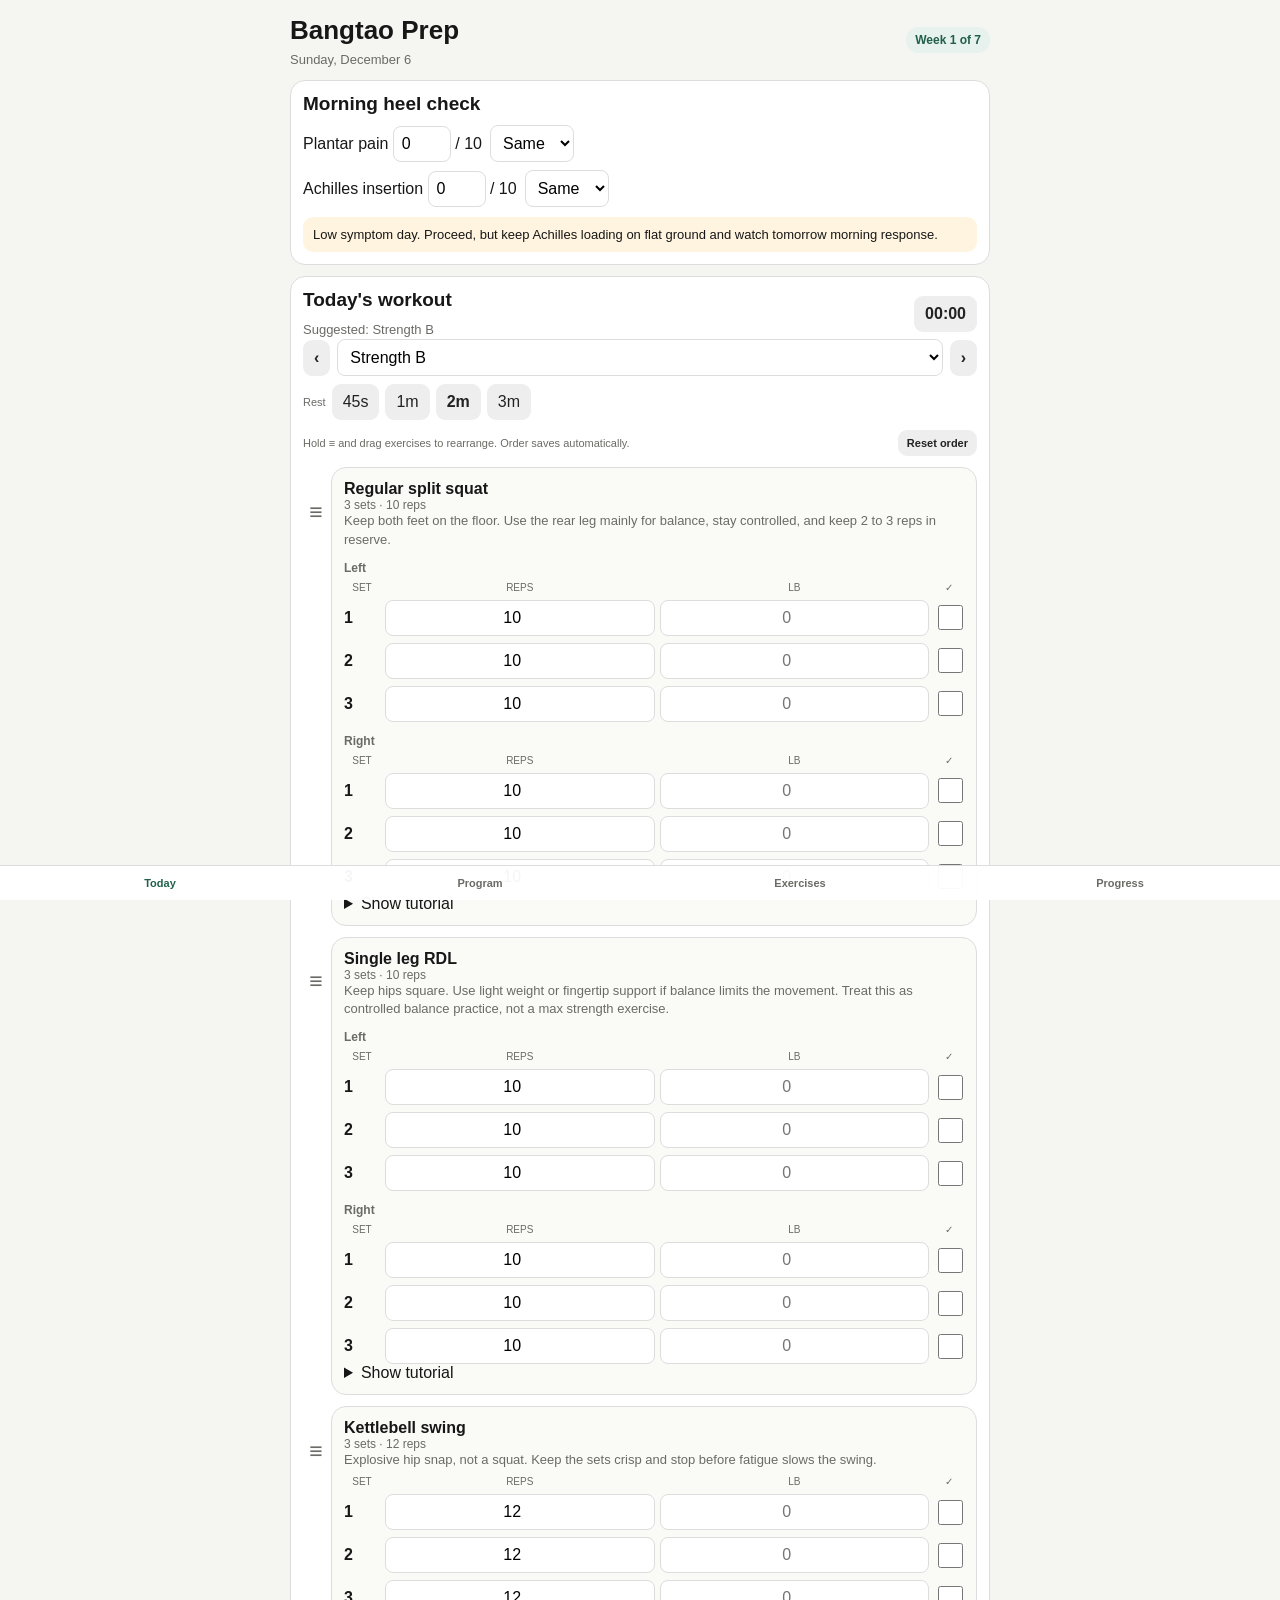
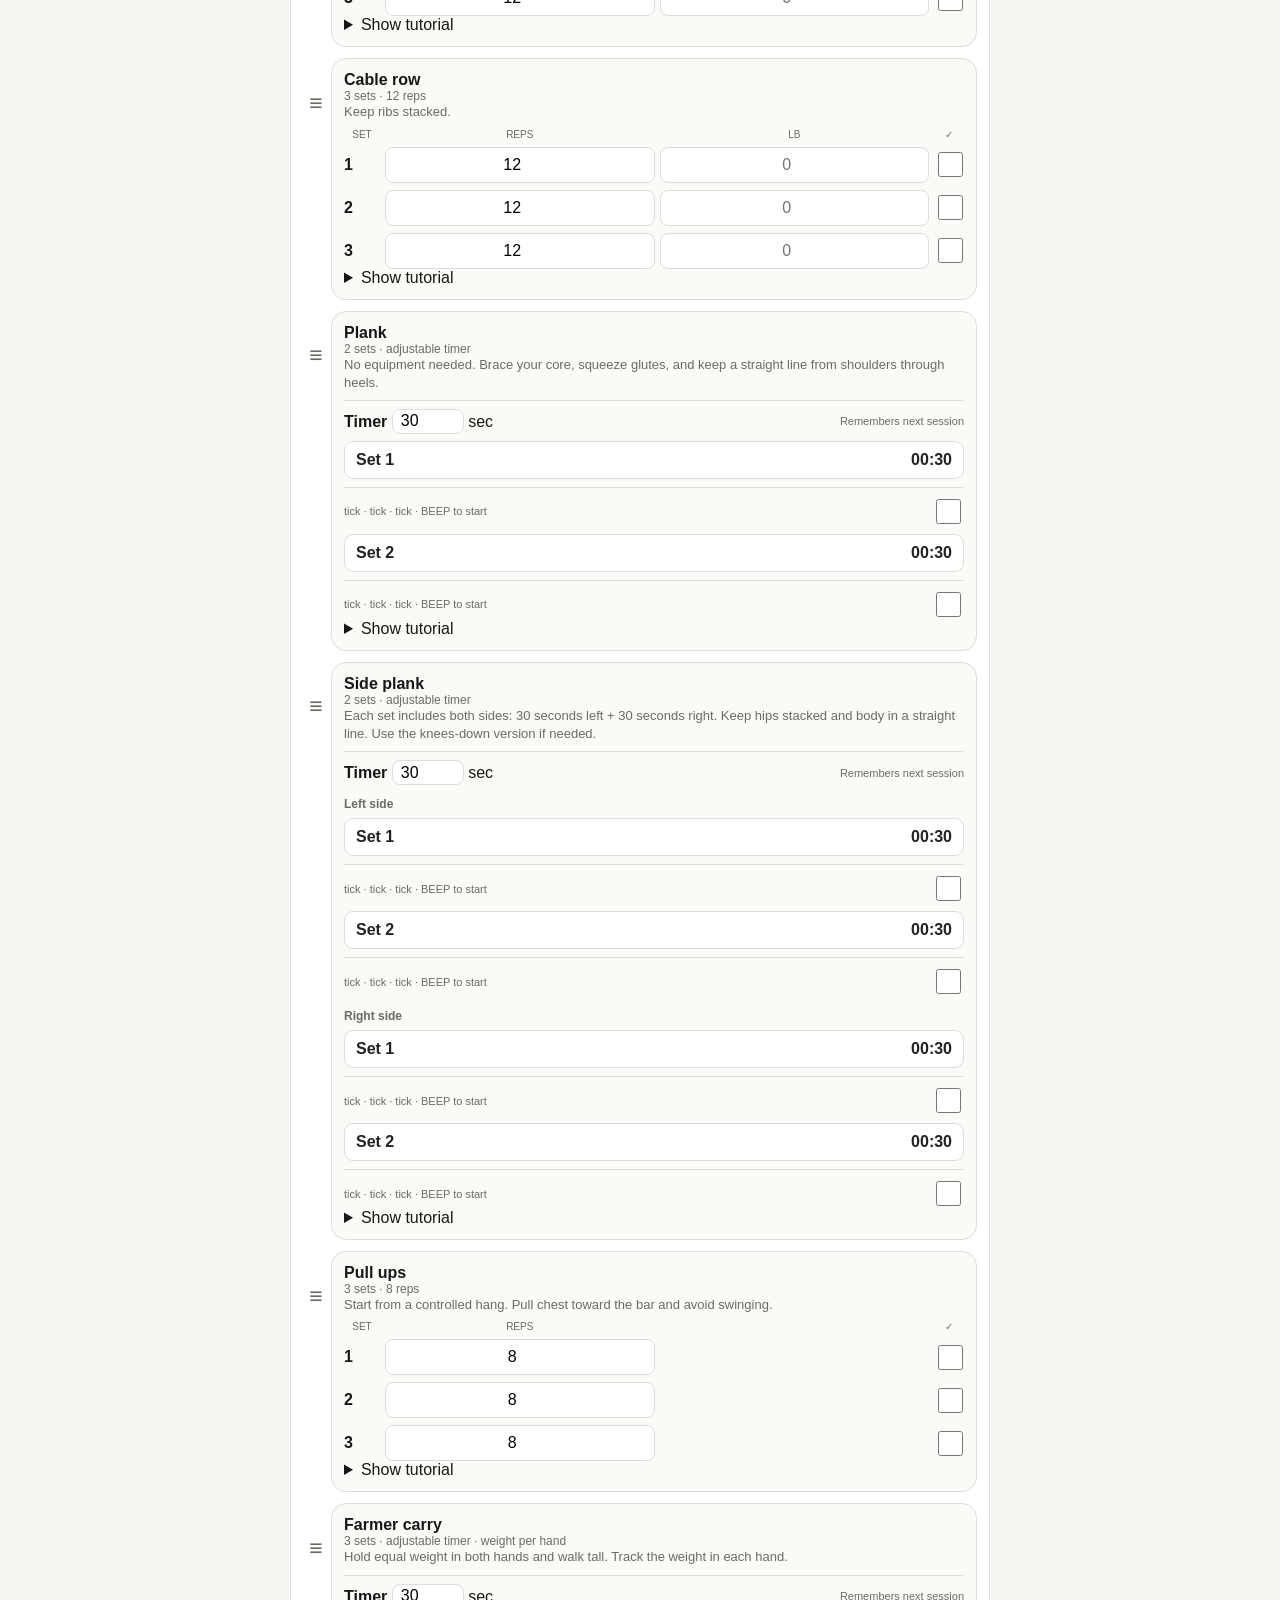
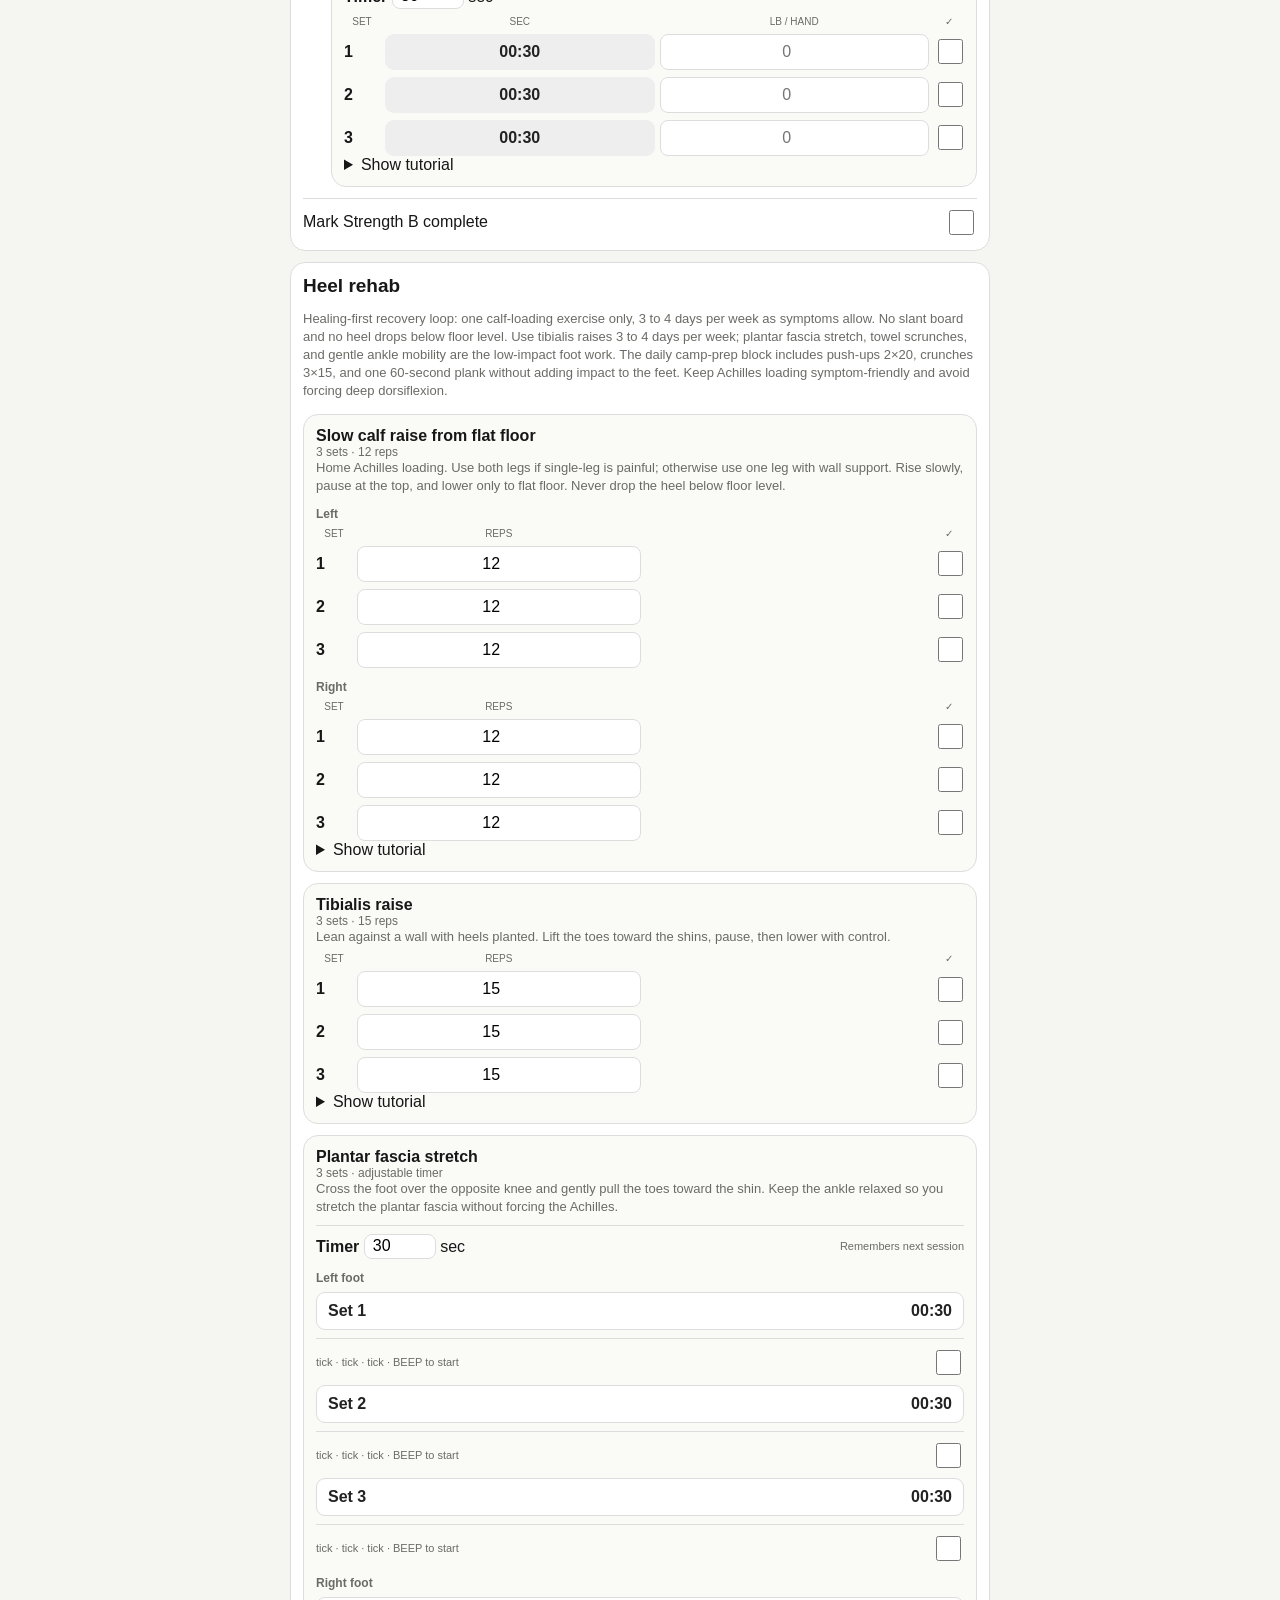
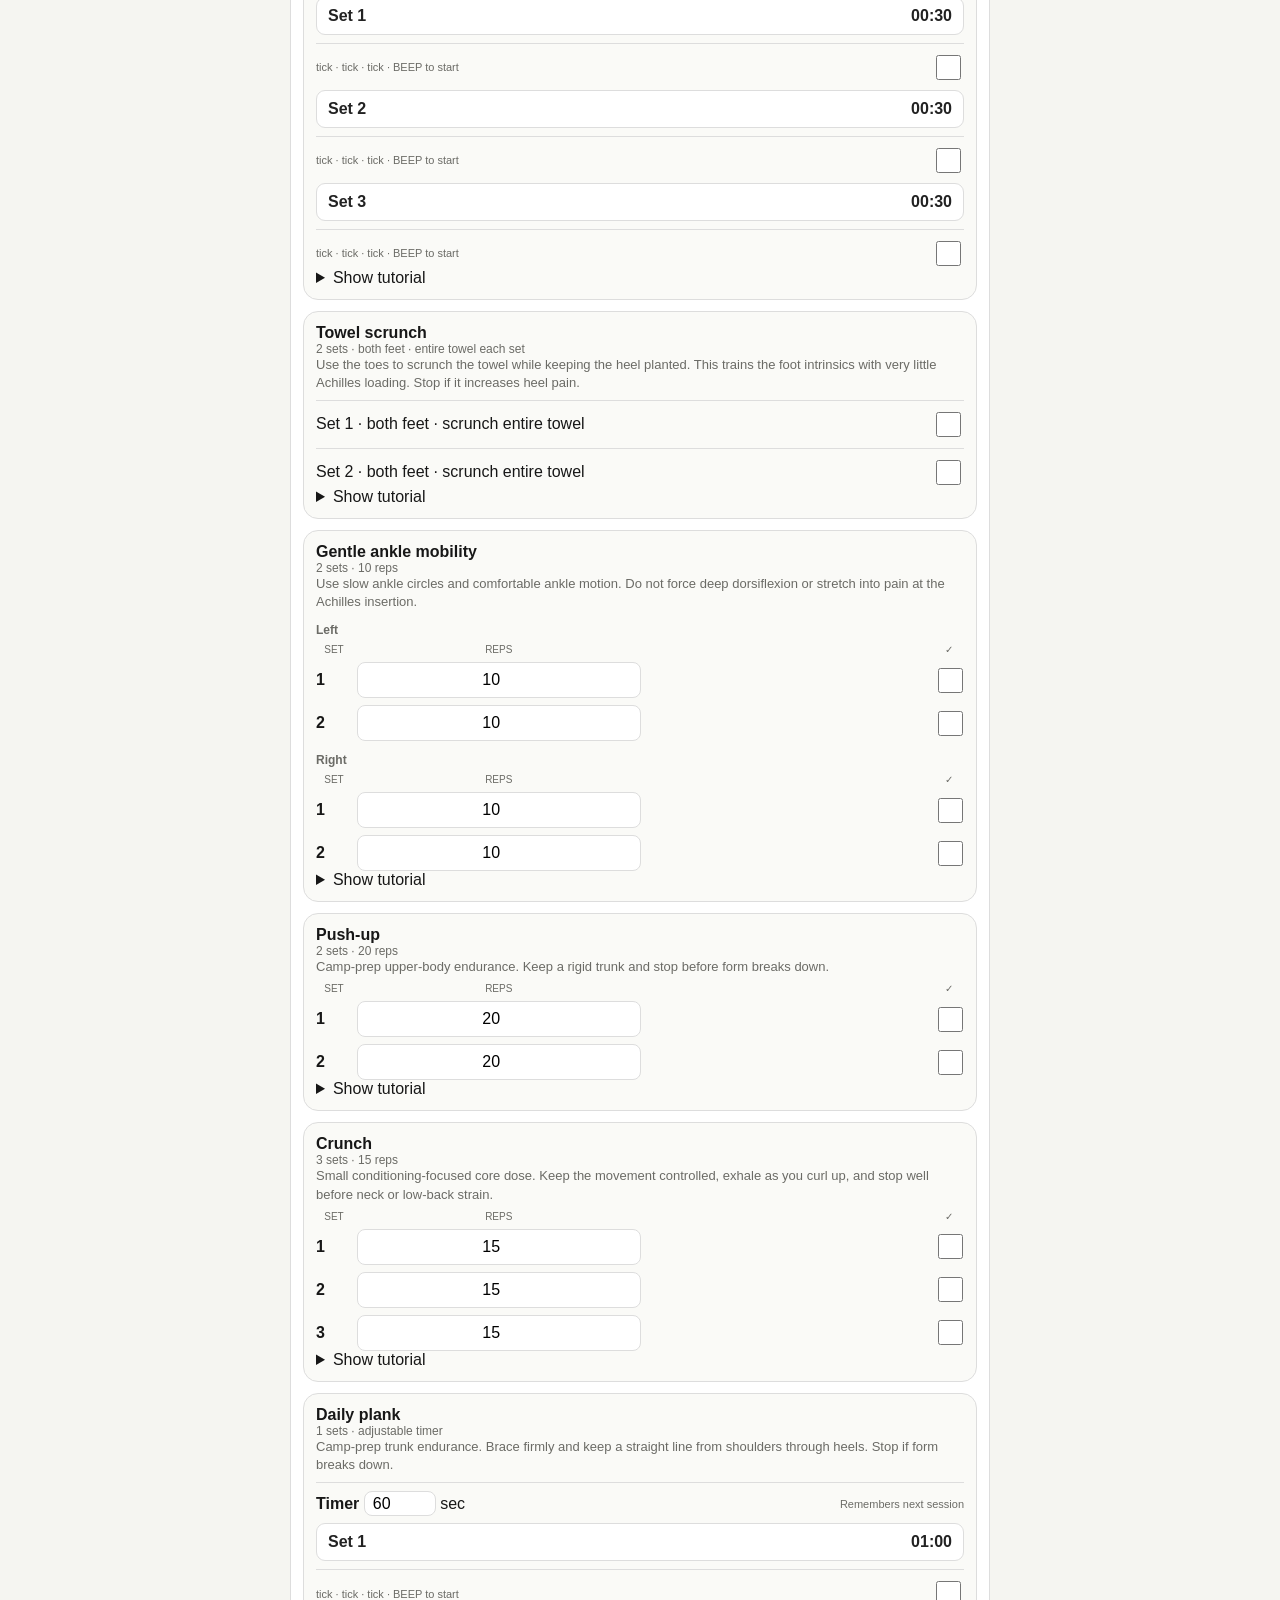
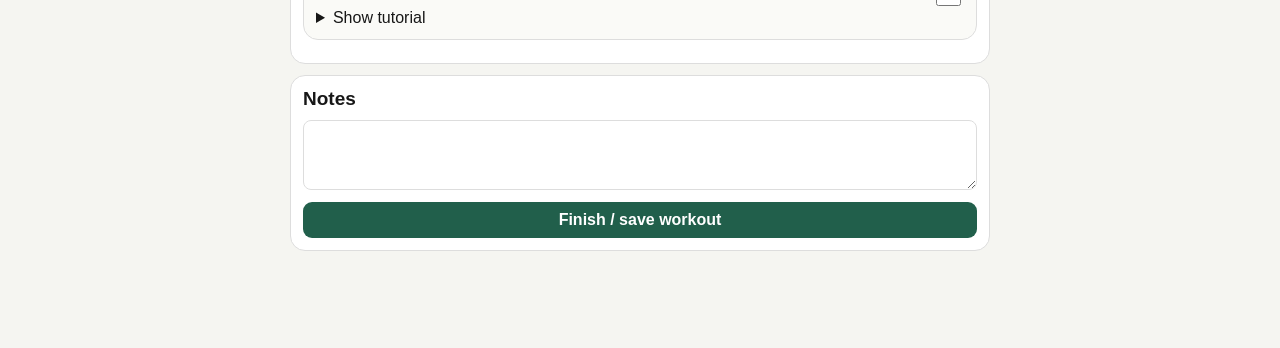
==== index.html @ 812090fa "Deploy workout history save fix" ====
<!DOCTYPE html><html lang="en"><head><meta charset="UTF-8"><meta name="viewport" content="width=device-width,initial-scale=1,maximum-scale=1,viewport-fit=cover"><meta name="theme-color" content="#215f4b"><title>Bangtao Prep</title><link rel="stylesheet" href="styles.css?v=20261010-1"></head><body><div class="wrap"><section id="today" class="active"><div class="row between"><div><h1>Bangtao Prep</h1><div id="date" class="muted"></div></div><span id="weekpill" class="pill"></span></div><div class="card"><h2>Morning heel check</h2><div class="row"><label>Plantar pain <input id="plantarPain" type="number" min="0" max="10" value="0" style="width:58px"> / 10</label><select id="plantarTrend"><option>Better</option><option selected>Same</option><option>Worse</option></select></div><div class="row" style="margin-top:8px"><label>Achilles insertion <input id="achillesPain" type="number" min="0" max="10" value="0" style="width:58px"> / 10</label><select id="achillesTrend"><option>Better</option><option selected>Same</option><option>Worse</option></select></div><div id="warning" class="warning" style="margin-top:10px"></div></div><div class="card"><div class="head"><div><h2>Today's workout</h2><div id="suggestion" class="muted"></div></div><button class="secondary" onclick="startSession()"><span id="sessionTime">00:00</span></button></div><div class="rotation"><button class="secondary" onclick="cycleWorkout(-1)">‹</button><select id="workoutChoice" onchange="chooseWorkout(this.value)"></select><button class="secondary" onclick="cycleWorkout(1)">›</button></div><div id="todayPlan"></div></div><div class="card"><h2>Heel rehab</h2><p class="muted">Healing-first recovery loop: one calf-loading exercise only, 3 to 4 days per week as symptoms allow. No slant board and no heel drops below floor level. Use tibialis raises 3 to 4 days per week; plantar fascia stretch, towel scrunches, and gentle ankle mobility are the low-impact foot work. The daily camp-prep block includes push-ups 2×20, crunches 3×15, and one 60-second plank without adding impact to the feet. Keep Achilles loading symptom-friendly and avoid forcing deep dorsiflexion.</p><div id="rehab"></div></div><div class="card"><h2>Notes</h2><textarea id="notes"></textarea><button style="width:100%;margin-top:8px" onclick="saveToday()">Finish / save workout</button></div></section><section id="program"><h1>Program</h1><div class="card"><h2>7 week overview</h2><p class="muted">Weekly targets matter more than fixed weekdays. Strength A and B are biased toward Saturday and Sunday. Completed workouts stay available in the workout picker if you want to repeat them; suggestions still prioritize unfinished weekly targets.</p><div class="overviewgrid"><div class="overviewbox"><b>Strength A</b><div class="muted">1× / week</div></div><div class="overviewbox"><b>Strength B</b><div class="muted">1× / week</div></div><div class="overviewbox"><b>Upper + cardio</b><div class="muted">Optional 1× / week</div></div><div class="overviewbox"><b>Bike + bands</b><div class="muted">1× / week</div></div><div class="overviewbox"><b>Shadow + teep</b><div class="muted">1× / week</div></div><div class="overviewbox"><b>Kickboxing</b><div class="muted">3 to 4× / week</div></div><div class="overviewbox"><b>Foot + Achilles rehab</b><div class="muted">Daily low-impact work; calf + tibialis 3–4× / week</div></div></div></div><div class="card"><h2>Strength A</h2><div class="muted">Goblet squat · RDL · Barbell bench · Lat pulldown · Hanging leg raise · Banded knee drive</div></div><div class="card"><h2>Strength B</h2><div class="muted">Regular split squat · Single leg RDL · Kettlebell swing · Cable row · Plank · Side plank (both sides) · Pull ups · Farmer carry</div></div><div class="card"><h2>Upper + cardio</h2><div class="muted">Dumbbell shoulder press · Lateral raise · Bent-over dumbbell lateral raise · Biceps curl · Cable triceps pushdown · low-impact cardio</div></div><div class="card"><h2>Bike + band conditioning</h2><div class="muted">Steady low-impact bike; explosive foot drills paused while heel/Achilles heal</div></div><div class="card"><div class="row"><select id="weekSelect" onchange="setWeek(this.value)"></select><span id="phase" class="pill"></span></div><p id="focus" class="muted"></p></div><div class="card"><h2>Kickboxing availability</h2><div id="slots"></div><button style="width:100%" onclick="saveSlots()">Update week</button></div><div class="card"><h2>This week's status</h2><div id="weeklyStatus"></div></div><div class="card"><h2>7 day schedule</h2><div id="weekPlan"></div></div></section><section id="library"><h1>Exercises</h1><div id="libraryList"></div></section><section id="progress"><h1>Progress</h1><div class="card"><div class="row"><div class="metric">Logged<div id="logged" class="big">0</div></div><div class="metric">Avg plantar<div id="avgPlantar" class="big">0</div></div><div class="metric">Avg Achilles<div id="avgAchilles" class="big">0</div></div></div></div><div class="card"><h2>History</h2><p class="muted">Tap any saved day to review the workout, sets, reps, weights, pain score, notes, and completion status.</p><div id="history"></div></div><div class="card"><h2>Program data</h2><p class="muted">Your workout history is stored only in this browser. This button deletes only Bangtao program data from this browser.</p><button style="width:100%;background:#8b2e2e" onclick="deleteProgramData()">Delete All Program Data</button></div></section></div><div class="tabs"><button id="tabToday" class="active" onclick="show('today')">Today</button><button id="tabProgram" onclick="show('program')">Program</button><button id="tabLibrary" onclick="show('library')">Exercises</button><button id="tabProgress" onclick="show('progress')">Progress</button></div><script src="exercises_20261002.js?v=10"></script><script src="app.js?v=20261010-1"></script><script src="session_runtime.js?v=20261010-1"></script><script src="timer_runtime.js?v=20261010-1"></script><script src="rest_timer.js?v=20261010-1"></script><script src="cleanup.js?v=20261010-1"></script></body></html>
---- styles.css ----
:root{--bg:#f5f5f1;--card:#fff;--text:#171717;--muted:#6b6b66;--border:#ddd;--accent:#215f4b;--soft:#e7f1ed;--warn:#fff4df}*{box-sizing:border-box;min-width:0}html,body{margin:0;max-width:100%;overflow-x:hidden}body{background:var(--bg);color:var(--text);font-family:-apple-system,BlinkMacSystemFont,"Segoe UI",sans-serif;padding-bottom:76px}.wrap{max-width:720px;margin:auto;padding:10px}h1{font-size:26px;margin:5px 0}h2{font-size:19px;margin:0 0 10px}.muted{font-size:13px;color:var(--muted);line-height:1.4}.micro{font-size:11px;color:var(--muted)}.card,.exercise{background:#fff;border:1px solid var(--border);border-radius:15px;padding:12px;margin:11px 0;overflow:hidden}.exercise{background:#fafaf7}.row,.head,.complete{display:flex;align-items:center;gap:8px;flex-wrap:wrap}.between,.head,.complete{justify-content:space-between}.pill{background:var(--soft);color:var(--accent);padding:6px 9px;border-radius:999px;font-size:12px;font-weight:800}.warning{background:var(--warn);padding:10px;border-radius:10px;font-size:13px}.rotation{display:flex;gap:7px;align-items:center}.rotation select{flex:1}button,input,select,textarea{font:inherit;max-width:100%}button{border:0;border-radius:9px;background:var(--accent);color:#fff;padding:9px 11px;font-weight:700}button.secondary{background:#eee;color:#222}input[type=number],select,textarea{border:1px solid var(--border);border-radius:8px;padding:8px;background:#fff}textarea{width:100%;min-height:70px}.tabs{position:fixed;bottom:0;left:0;right:0;background:#fffffff5;border-top:1px solid var(--border);display:flex;z-index:20;padding-bottom:env(safe-area-inset-bottom)}.tabs button{flex:1;background:transparent;color:var(--muted);border-radius:0;padding:11px 2px;font-size:11px}.tabs button.active{color:var(--accent)}section{display:none}section.active{display:block}.title{font-weight:800}.meta{font-size:12px;color:var(--muted)}.tag{font-size:10px;border:1px solid var(--border);border-radius:999px;padding:4px 7px;color:var(--muted)}.sethead,.setrow{display:grid;grid-template-columns:36px minmax(52px,1fr) minmax(52px,1fr) 30px;gap:5px;align-items:center;margin-top:7px}.sethead{font-size:10px;color:var(--muted);text-align:center}.setrow input{width:100%;text-align:center}.setrow input[type=checkbox],.complete input{width:25px;height:25px}.side{font-size:12px;font-weight:800;color:var(--muted);margin-top:12px}.timerbtn{width:100%;display:flex;justify-content:space-between;background:#fff;color:#222;border:1px solid var(--border);margin-top:7px}.timerbtn.running{background:var(--soft);border-color:var(--accent)}.count{font-variant-numeric:tabular-nums;font-weight:800}.complete{padding-top:8px;margin-top:8px;border-top:1px solid var(--border)}.video{position:relative;padding-bottom:56.25%;height:0;overflow:hidden;border-radius:9px;background:#000;margin-top:8px}.video iframe{position:absolute;inset:0;width:100%;height:100%;border:0}.ytlink{display:block;margin-top:8px;font-size:12px;color:var(--accent);font-weight:700;text-decoration:none}.slot,.day{padding:9px 0;border-top:1px solid var(--border)}.slot{display:flex;justify-content:space-between}.slot input{width:24px;height:24px}.overviewgrid{display:grid;grid-template-columns:1fr 1fr;gap:8px}.overviewbox{border:1px solid var(--border);border-radius:11px;padding:10px;background:#fafaf7}.metric{flex:1;min-width:90px;border:1px solid var(--border);border-radius:11px;padding:9px}.big{font-size:21px;font-weight:800}.bikegrid{display:grid;gap:8px}.bikegrid label{display:grid;grid-template-columns:1fr 80px;align-items:center}.bikebtn{width:100%;font-size:17px}@media(max-width:390px){.wrap{padding:8px}.sethead,.setrow{grid-template-columns:32px minmax(46px,1fr) minmax(46px,1fr) 28px}.overviewgrid{grid-template-columns:1fr}.tabs button{font-size:10px}.rotation{flex-wrap:wrap}.rotation select{width:100%;flex-basis:100%}}
.reorderbar{display:flex;align-items:center;justify-content:space-between;gap:8px;margin:10px 0}.reorderbar .micro{flex:1}.reorderbar button{font-size:11px;padding:7px 9px;white-space:nowrap}.reorderitem{position:relative;padding-left:28px}.reorderitem>.exercise{margin-top:11px}.draghandle{position:absolute;left:0;top:24px;width:26px;height:42px;display:flex;align-items:center;justify-content:center;font-size:23px;font-weight:800;color:var(--muted);cursor:grab;touch-action:none;user-select:none;-webkit-user-select:none;z-index:3}.reorderitem.dragging{opacity:.55}.reorderitem.dragging>.exercise{border-color:var(--accent);box-shadow:0 2px 10px #00000014}@media(max-width:390px){.reorderbar{align-items:flex-start}.reorderitem{padding-left:25px}.draghandle{width:24px;font-size:21px}}
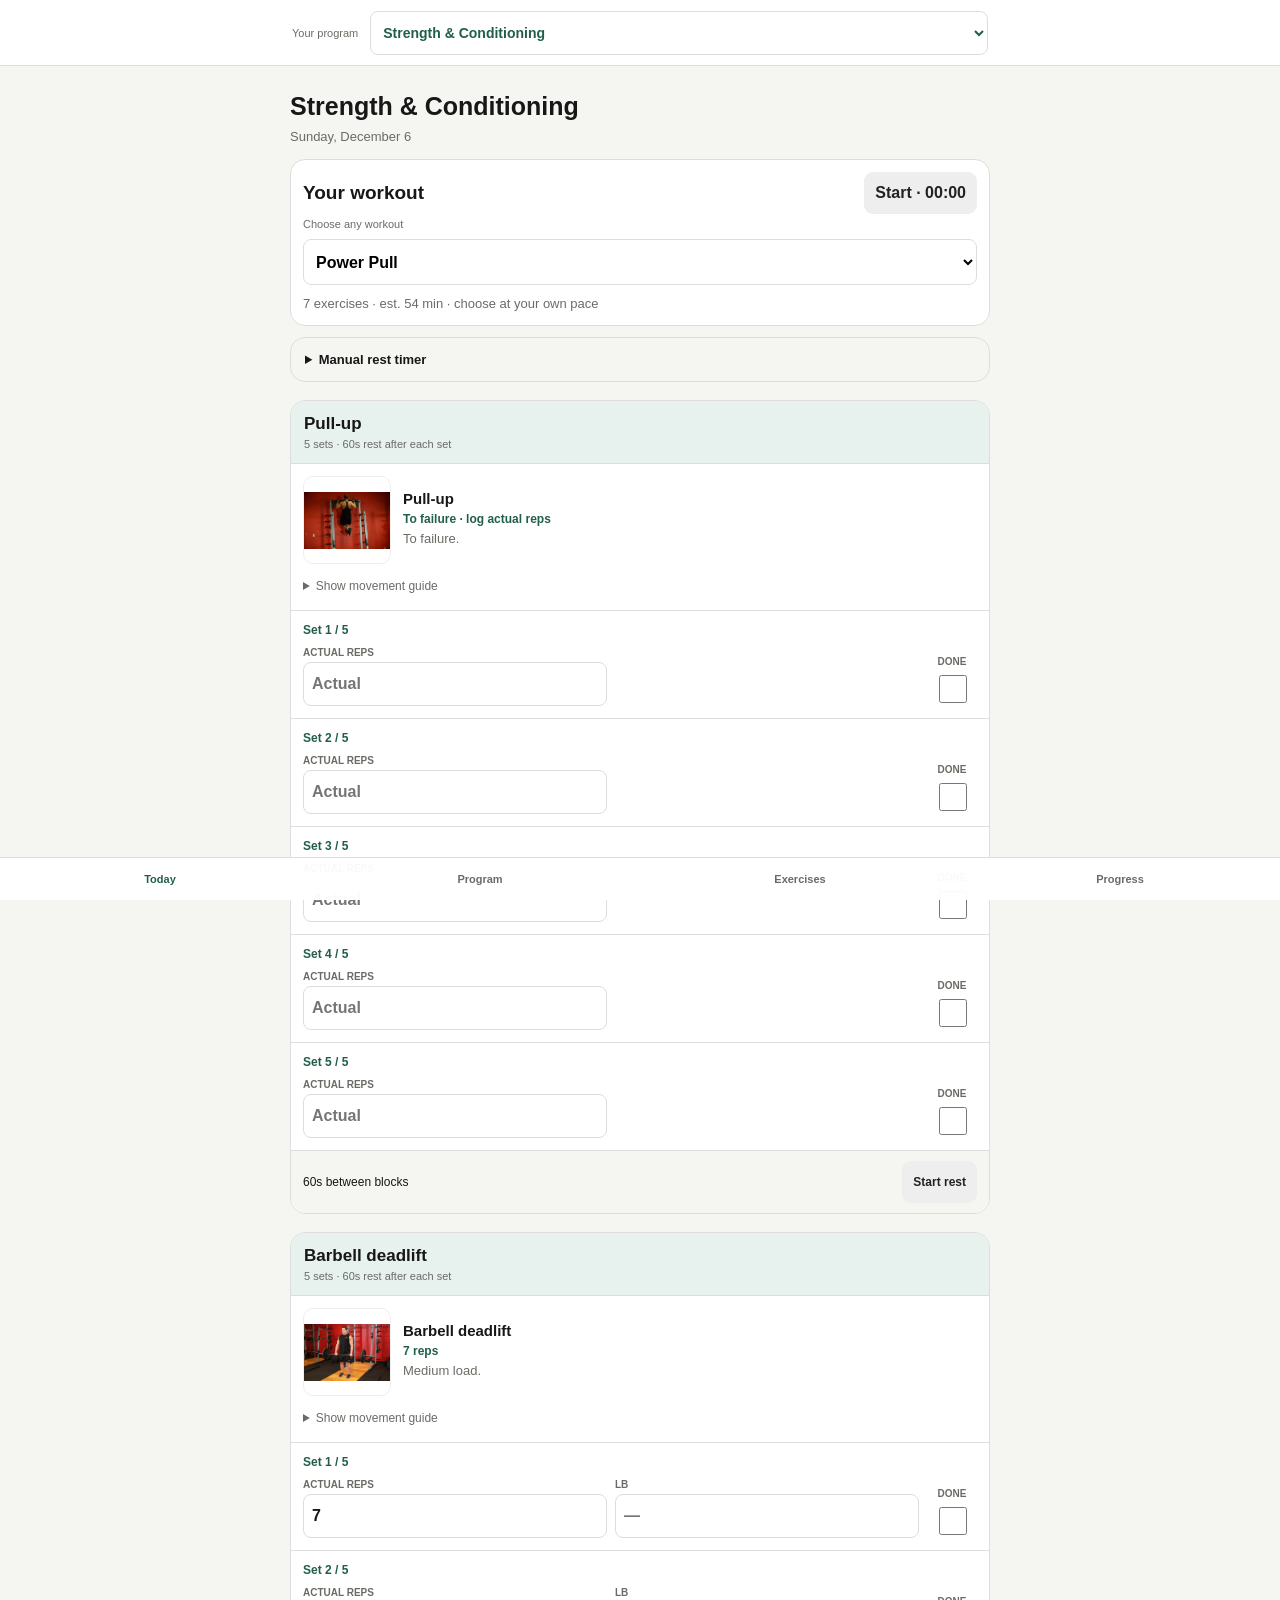
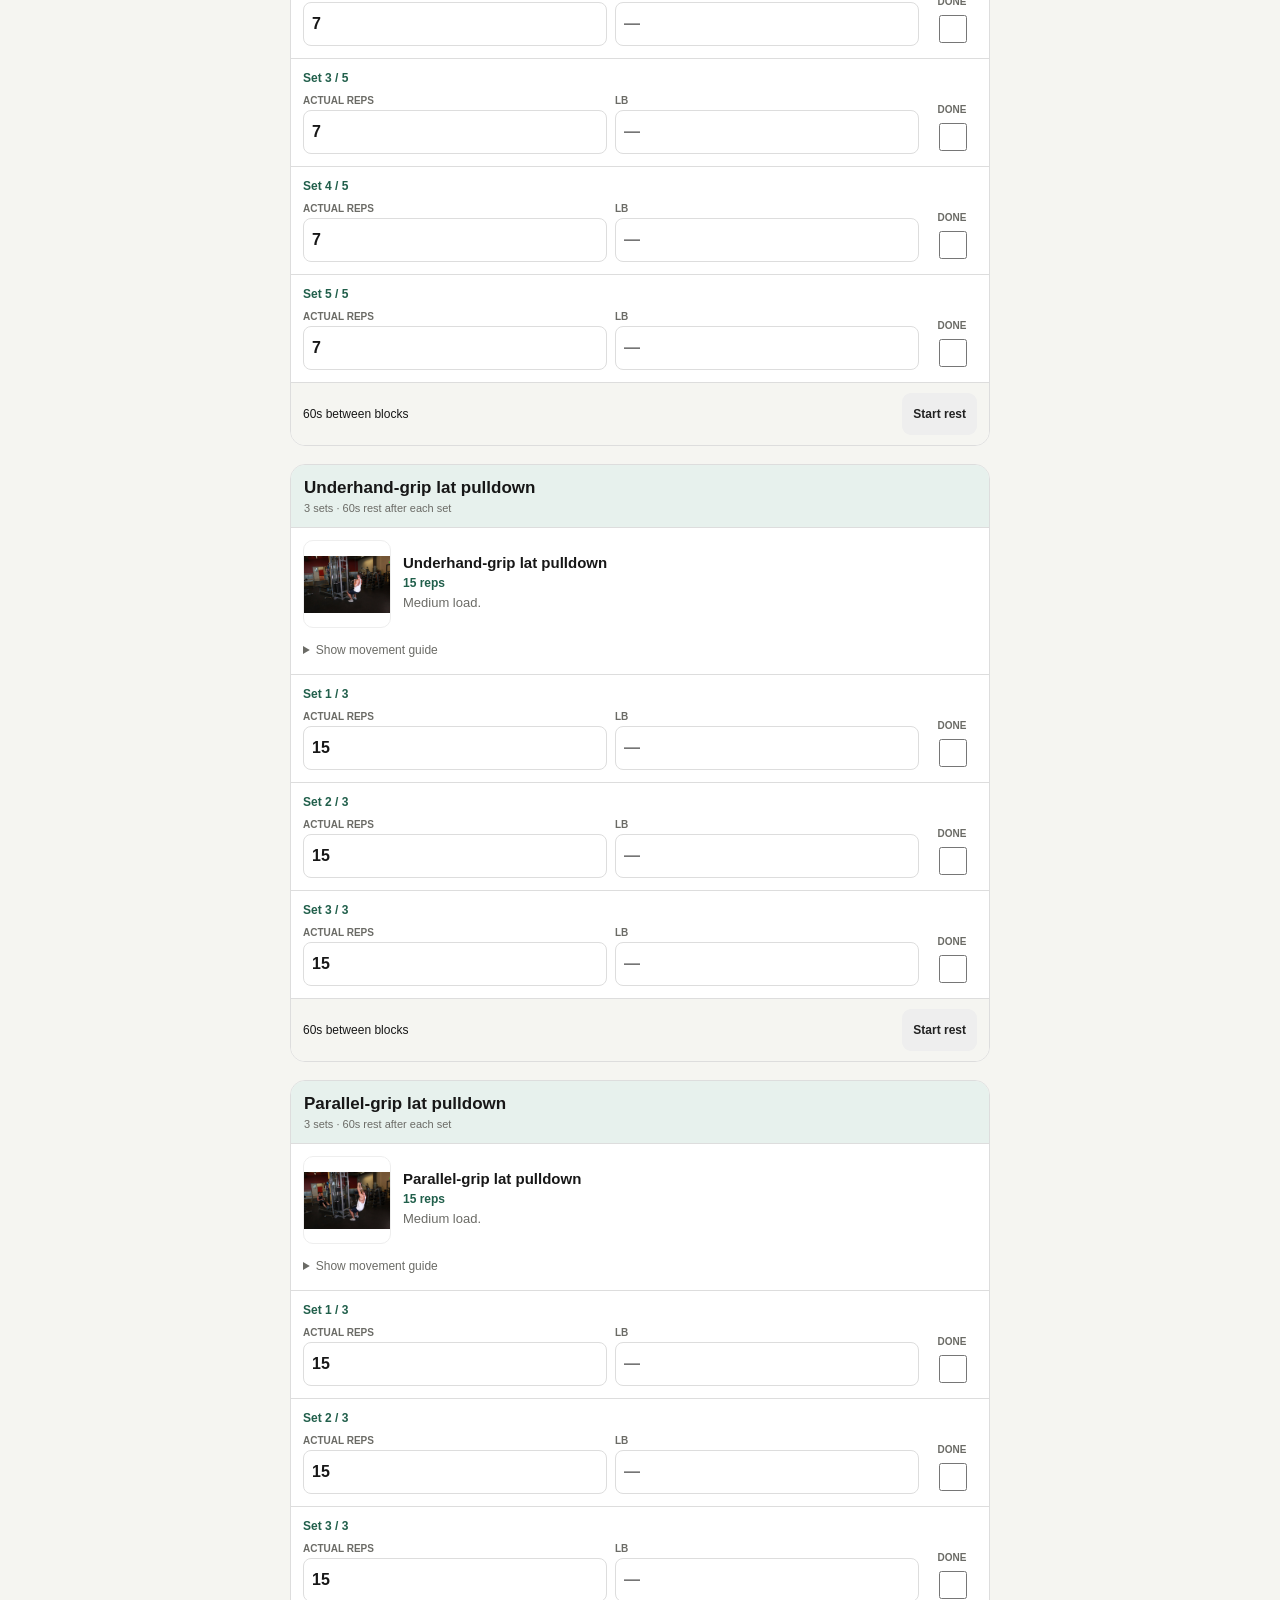
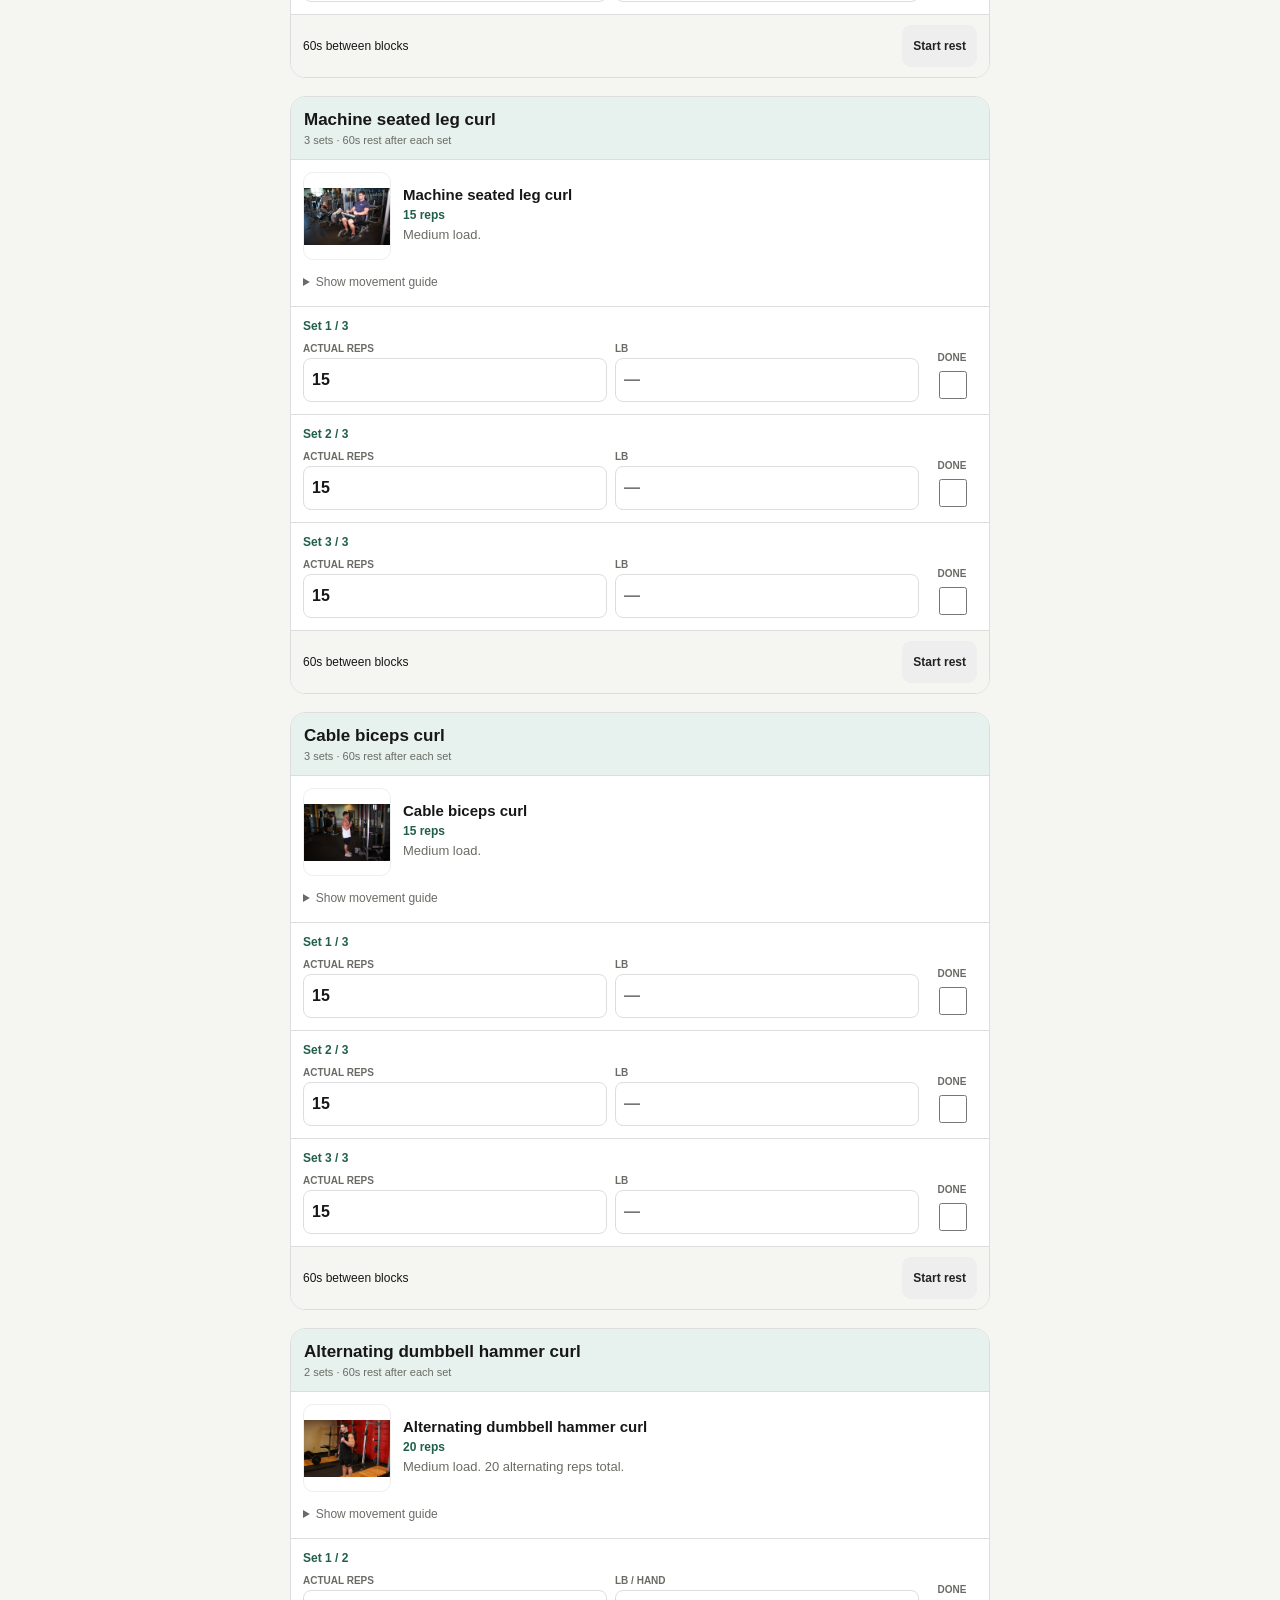
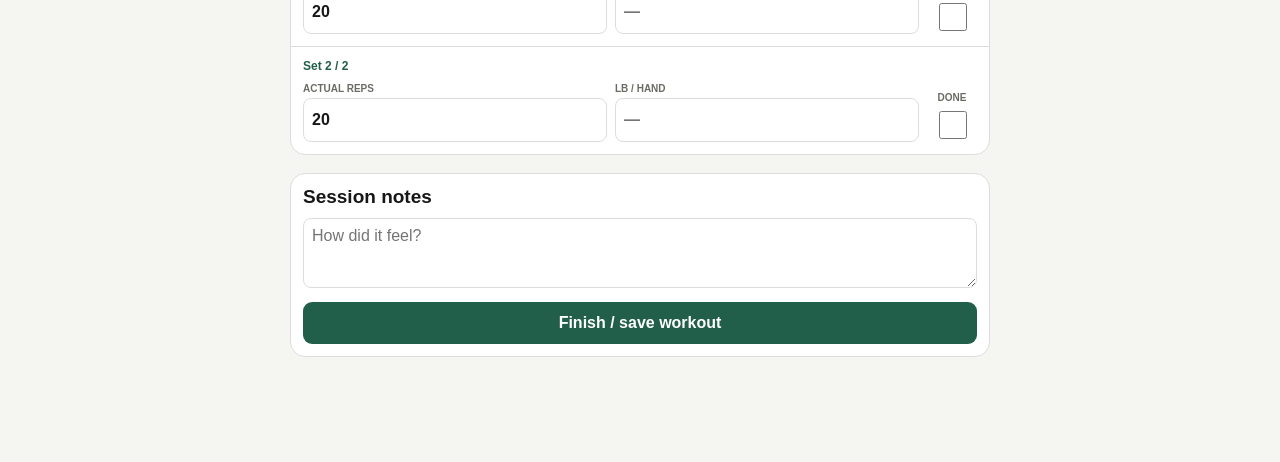
==== commit 548674b8: "Add Strength and Conditioning program alongside Bangtao" ====
--- a/index.html
+++ b/index.html
@@ -1 +1,48 @@
-<!DOCTYPE html><html lang="en"><head><meta charset="UTF-8"><meta name="viewport" content="width=device-width,initial-scale=1,maximum-scale=1,viewport-fit=cover"><meta name="theme-color" content="#215f4b"><title>Bangtao Prep</title><link rel="stylesheet" href="styles.css?v=20261010-1"></head><body><div class="wrap"><section id="today" class="active"><div class="row between"><div><h1>Bangtao Prep</h1><div id="date" class="muted"></div></div><span id="weekpill" class="pill"></span></div><div class="card"><h2>Morning heel check</h2><div class="row"><label>Plantar pain <input id="plantarPain" type="number" min="0" max="10" value="0" style="width:58px"> / 10</label><select id="plantarTrend"><option>Better</option><option selected>Same</option><option>Worse</option></select></div><div class="row" style="margin-top:8px"><label>Achilles insertion <input id="achillesPain" type="number" min="0" max="10" value="0" style="width:58px"> / 10</label><select id="achillesTrend"><option>Better</option><option selected>Same</option><option>Worse</option></select></div><div id="warning" class="warning" style="margin-top:10px"></div></div><div class="card"><div class="head"><div><h2>Today's workout</h2><div id="suggestion" class="muted"></div></div><button class="secondary" onclick="startSession()"><span id="sessionTime">00:00</span></button></div><div class="rotation"><button class="secondary" onclick="cycleWorkout(-1)">‹</button><select id="workoutChoice" onchange="chooseWorkout(this.value)"></select><button class="secondary" onclick="cycleWorkout(1)">›</button></div><div id="todayPlan"></div></div><div class="card"><h2>Heel rehab</h2><p class="muted">Healing-first recovery loop: one calf-loading exercise only, 3 to 4 days per week as symptoms allow. No slant board and no heel drops below floor level. Use tibialis raises 3 to 4 days per week; plantar fascia stretch, towel scrunches, and gentle ankle mobility are the low-impact foot work. The daily camp-prep block includes push-ups 2×20, crunches 3×15, and one 60-second plank without adding impact to the feet. Keep Achilles loading symptom-friendly and avoid forcing deep dorsiflexion.</p><div id="rehab"></div></div><div class="card"><h2>Notes</h2><textarea id="notes"></textarea><button style="width:100%;margin-top:8px" onclick="saveToday()">Finish / save workout</button></div></section><section id="program"><h1>Program</h1><div class="card"><h2>7 week overview</h2><p class="muted">Weekly targets matter more than fixed weekdays. Strength A and B are biased toward Saturday and Sunday. Completed workouts stay available in the workout picker if you want to repeat them; suggestions still prioritize unfinished weekly targets.</p><div class="overviewgrid"><div class="overviewbox"><b>Strength A</b><div class="muted">1× / week</div></div><div class="overviewbox"><b>Strength B</b><div class="muted">1× / week</div></div><div class="overviewbox"><b>Upper + cardio</b><div class="muted">Optional 1× / week</div></div><div class="overviewbox"><b>Bike + bands</b><div class="muted">1× / week</div></div><div class="overviewbox"><b>Shadow + teep</b><div class="muted">1× / week</div></div><div class="overviewbox"><b>Kickboxing</b><div class="muted">3 to 4× / week</div></div><div class="overviewbox"><b>Foot + Achilles rehab</b><div class="muted">Daily low-impact work; calf + tibialis 3–4× / week</div></div></div></div><div class="card"><h2>Strength A</h2><div class="muted">Goblet squat · RDL · Barbell bench · Lat pulldown · Hanging leg raise · Banded knee drive</div></div><div class="card"><h2>Strength B</h2><div class="muted">Regular split squat · Single leg RDL · Kettlebell swing · Cable row · Plank · Side plank (both sides) · Pull ups · Farmer carry</div></div><div class="card"><h2>Upper + cardio</h2><div class="muted">Dumbbell shoulder press · Lateral raise · Bent-over dumbbell lateral raise · Biceps curl · Cable triceps pushdown · low-impact cardio</div></div><div class="card"><h2>Bike + band conditioning</h2><div class="muted">Steady low-impact bike; explosive foot drills paused while heel/Achilles heal</div></div><div class="card"><div class="row"><select id="weekSelect" onchange="setWeek(this.value)"></select><span id="phase" class="pill"></span></div><p id="focus" class="muted"></p></div><div class="card"><h2>Kickboxing availability</h2><div id="slots"></div><button style="width:100%" onclick="saveSlots()">Update week</button></div><div class="card"><h2>This week's status</h2><div id="weeklyStatus"></div></div><div class="card"><h2>7 day schedule</h2><div id="weekPlan"></div></div></section><section id="library"><h1>Exercises</h1><div id="libraryList"></div></section><section id="progress"><h1>Progress</h1><div class="card"><div class="row"><div class="metric">Logged<div id="logged" class="big">0</div></div><div class="metric">Avg plantar<div id="avgPlantar" class="big">0</div></div><div class="metric">Avg Achilles<div id="avgAchilles" class="big">0</div></div></div></div><div class="card"><h2>History</h2><p class="muted">Tap any saved day to review the workout, sets, reps, weights, pain score, notes, and completion status.</p><div id="history"></div></div><div class="card"><h2>Program data</h2><p class="muted">Your workout history is stored only in this browser. This button deletes only Bangtao program data from this browser.</p><button style="width:100%;background:#8b2e2e" onclick="deleteProgramData()">Delete All Program Data</button></div></section></div><div class="tabs"><button id="tabToday" class="active" onclick="show('today')">Today</button><button id="tabProgram" onclick="show('program')">Program</button><button id="tabLibrary" onclick="show('library')">Exercises</button><button id="tabProgress" onclick="show('progress')">Progress</button></div><script src="exercises_20261002.js?v=10"></script><script src="app.js?v=20261010-1"></script><script src="session_runtime.js?v=20261010-1"></script><script src="timer_runtime.js?v=20261010-1"></script><script src="rest_timer.js?v=20261010-1"></script><script src="cleanup.js?v=20261010-1"></script></body></html>+<!doctype html>
+<html lang="en">
+<head>
+  <meta charset="utf-8">
+  <meta name="viewport" content="width=device-width,initial-scale=1,viewport-fit=cover">
+  <meta name="theme-color" content="#215f4b">
+  <title>Strength &amp; Conditioning</title>
+  <link rel="icon" href="data:,">
+  <link rel="stylesheet" href="styles.css?v=20261112">
+  <link rel="stylesheet" href="strength.css?v=20261112">
+  <script src="strength-data.js?v=20261112" defer></script>
+  <script src="strength-app.js?v=20261112" defer></script>
+</head>
+<body>
+  <header class="program-switcher">
+    <label for="programChoice">Your program</label>
+    <select id="programChoice"><option value="strength">Strength &amp; Conditioning</option><option value="bangtao">Bangtao Prep</option></select>
+  </header>
+  <div id="storageNotice" role="status" hidden></div>
+  <main id="strengthShell">
+    <div class="wrap">
+      <section id="today" class="active" aria-labelledby="todayTitle">
+        <h1 id="todayTitle">Strength &amp; Conditioning</h1>
+        <p id="date" class="muted"></p>
+        <div class="card">
+          <div class="head"><h2>Your workout</h2><button id="sessionToggle" class="secondary" aria-label="Start session timer">Start · <span id="sessionTime">00:00</span></button></div>
+          <label class="micro" for="workoutChoice">Choose any workout</label>
+          <select id="workoutChoice"></select>
+          <div id="workoutSummary" class="muted"></div>
+          <div id="sessionStatus" role="status"></div>
+        </div>
+        <details class="card manual-rest"><summary>Manual rest timer</summary><p class="muted">Automatic rest follows each exercise or round. Start a different rest here.</p><div class="row" id="manualRestChoices"></div></details>
+        <div id="todayPlan"></div>
+        <div class="card"><h2>Session notes</h2><label class="sr-only" for="notes">Session notes</label><textarea id="notes" placeholder="How did it feel?"></textarea><button id="saveWorkout" class="full">Finish / save workout</button></div>
+      </section>
+      <section id="program" aria-labelledby="programTitle"><h1 id="programTitle">Your program</h1><p class="muted">Five workouts. Choose the session that fits your day. Targets stay fixed; log the reps and weights you actually use.</p><div id="programList"></div></section>
+      <section id="library" aria-labelledby="libraryTitle"><h1 id="libraryTitle">Exercises</h1><p class="muted">Movement guides shared across your five workouts. Sets and targets belong to each workout.</p><div id="libraryList"></div><p class="micro">Reference photos: <a href="assets/exercises/SOURCES.md">sources and credits</a>.</p></section>
+      <section id="progress" aria-labelledby="progressTitle"><h1 id="progressTitle">Progress</h1><div class="card summary-metrics"><div>Completed sessions <b id="logged" class="big">0</b></div></div><div id="history"></div></section>
+    </div>
+    <nav class="tabs" aria-label="Main navigation">
+      <button data-tab="today" class="active" aria-current="page">Today</button><button data-tab="program">Program</button><button data-tab="library">Exercises</button><button data-tab="progress">Progress</button>
+    </nav>
+    <aside id="restTimer" class="floating-timer" role="status" hidden><div><b id="restLabel">Rest</b><span id="restCount">01:00</span></div><button id="skipRest" class="secondary">Skip</button></aside>
+    <aside id="exerciseTimer" class="floating-timer exercise-clock" role="status" hidden><div><b id="exerciseLabel">Exercise</b><span id="exerciseCount">00:20</span></div><button id="cancelExercise" class="secondary">Cancel</button></aside>
+  </main>
+  <div id="legacyMount" hidden></div>
+</body>
+</html>
--- a/strength.css
+++ b/strength.css
@@ -0,0 +1,421 @@
+[hidden] {
+  display:none!important;
+}
+body {
+  padding-top:76px;
+}
+.program-switcher {
+  position:fixed;
+  top:0;
+  left:0;
+  right:0;
+  z-index:30;
+  background:#fffffff5;
+  border-bottom:1px solid var(--border);
+  padding:10px max(12px,calc((100% - 696px)/2));
+  display:flex;
+  align-items:center;
+  gap:12px;
+  min-height:66px;
+}
+.program-switcher label {
+  font-size:11px;
+  color:var(--muted);
+  white-space:nowrap;
+}
+.program-switcher select {
+  flex:1;
+  font-weight:700;
+  color:var(--accent);
+  font-size:14px;
+  min-height:44px;
+}
+h1 {
+  font-size:25px;
+  line-height:1.2;
+}
+#date {
+  margin-top:7px;
+}
+.head h2 {
+  margin:0;
+}
+#workoutChoice {
+  width:100%;
+  margin:7px 0 10px;
+  font-weight:700;
+  min-height:46px;
+}
+button,summary {
+  cursor:pointer;
+}
+button {
+  min-height:42px;
+}
+button:focus-visible,summary:focus-visible,select:focus-visible,input:focus-visible,textarea:focus-visible {
+  outline:3px solid #b18323;
+  outline-offset:3px;
+}
+a {
+  color:var(--accent);
+}
+.full {
+  width:100%;
+  margin-top:10px;
+}
+.manual-rest {
+  font-size:13px;
+  background:transparent;
+}
+.manual-rest summary {
+  font-weight:700;
+  padding:2px;
+}
+.workout-block {
+  margin:18px 0;
+  border:1px solid var(--border);
+  border-radius:15px;
+  overflow:hidden;
+  background:#fff;
+}
+.block-header {
+  padding:13px;
+  background:var(--soft);
+  border-bottom:1px solid var(--border);
+}
+.block-header h2 {
+  margin:0 0 4px;
+  font-size:17px;
+}
+.block-header p {
+  margin:0;
+}
+.round {
+  padding:12px;
+  border-bottom:1px solid var(--border);
+}
+.round:last-child {
+  border-bottom:0;
+}
+.round-title {
+  font-size:12px;
+  color:var(--accent);
+  margin:0 0 10px;
+  font-weight:800;
+}
+.round:has(.set-complete:checked) {
+  background:#fcfdfa;
+}
+.exercise-info {
+  display:flex;
+  gap:12px;
+  align-items:center;
+}
+.exercise-photo {
+  width:88px;
+  height:88px;
+  flex:0 0 88px;
+  object-fit:contain;
+  background:#fff;
+  border-radius:10px;
+  border:1px solid #eee;
+}
+.exercise-heading {
+  flex:1;
+}
+.exercise-heading h3 {
+  font-size:15px;
+  margin:0 0 4px;
+  line-height:1.3;
+}
+.exercise-heading p {
+  margin:4px 0;
+}
+.photo-fallback {
+  font-size:11px;
+  color:var(--muted);
+  display:flex;
+  align-items:center;
+  text-align:center;
+  padding:8px;
+}
+.movement-card {
+  padding:10px 0;
+}
+.movement-card+.movement-card {
+  border-top:1px dashed var(--border);
+  margin-top:10px;
+  padding-top:17px;
+}
+.target {
+  font-weight:700;
+  color:var(--accent);
+  font-size:12px;
+}
+.log-row {
+  display:grid;
+  grid-template-columns:1fr 1fr 50px;
+  gap:8px;
+  margin-top:10px;
+  align-items:end;
+}
+.log-row label {
+  font-size:10px;
+  color:var(--muted);
+  font-weight:700;
+}
+.log-row input[type=number] {
+  display:block;
+  width:100%;
+  min-height:44px;
+  font-size:16px;
+  margin-top:4px;
+  color:var(--text);
+}
+.log-row .check-label {
+  display:flex;
+  align-items:center;
+  flex-direction:column;
+  gap:5px;
+}
+.set-complete {
+  width:28px;
+  height:28px;
+  accent-color:var(--accent);
+}
+.log-row .side-name {
+  grid-column:1/-1;
+  font-size:12px;
+  font-weight:700;
+  color:var(--text);
+  margin-top:5px;
+}
+.log-row.timed-row {
+  grid-template-columns:1fr 50px;
+}
+.log-row .timed-button {
+  width:100%;
+  background:var(--soft);
+  color:var(--accent);
+}
+.guide {
+  font-size:12px;
+  color:var(--muted);
+  margin-top:10px;
+}
+.guide summary {
+  padding:5px 0;
+}
+.guide ol {
+  padding-left:20px;
+  line-height:1.5;
+}
+.guide li+li {
+  margin-top:6px;
+}
+.guide-images {
+  display:flex;
+  gap:8px;
+  margin:10px 0;
+}
+.guide-images img {
+  width:calc(50% - 4px);
+  object-fit:contain;
+  background:#fff;
+  border-radius:8px;
+}
+.guide-images .sheet-photo {
+  width:100%;
+  height:240px;
+  flex-basis:auto;
+}
+.guide .guide-caption {
+  font-size:11px;
+}
+.floating-timer {
+  position:fixed;
+  bottom:70px;
+  left:50%;
+  transform:translateX(-50%);
+  width:min(680px,calc(100% - 24px));
+  z-index:25;
+  border:1px solid #93b4a6;
+  border-radius:14px;
+  background:var(--accent);
+  color:white;
+  box-shadow:0 4px 18px #0002;
+  padding:12px;
+  display:flex;
+  align-items:center;
+  justify-content:space-between;
+  gap:12px;
+}
+.floating-timer div {
+  display:flex;
+  flex-direction:column;
+  gap:5px;
+}
+.floating-timer span {
+  font-variant-numeric:tabular-nums;
+  font-size:25px;
+  font-weight:800;
+}
+.exercise-clock {
+  bottom:178px;
+  background:#273c36;
+}
+.between-rest {
+  padding:10px 12px;
+  display:flex;
+  justify-content:space-between;
+  align-items:center;
+  background:#f5f5f1;
+  font-size:12px;
+  gap:12px;
+}
+.summary-metrics b {
+  display:block;
+  margin-top:8px;
+}
+.history-entry {
+  text-align:left;
+  width:100%;
+  background:#fff;
+  color:var(--text);
+  border:1px solid var(--border);
+  padding:15px;
+  margin-top:10px;
+}
+.history-entry span {
+  display:block;
+  margin-top:5px;
+}
+.saved-message {
+  background:var(--soft);
+  color:var(--accent);
+  border-radius:8px;
+  padding:10px;
+  margin-top:10px;
+  font-size:13px;
+}
+.program-outline {
+  padding-left:20px;
+  font-size:13px;
+  line-height:1.55;
+}
+.program-outline li {
+  margin:8px 0;
+}
+.sr-only {
+  position:absolute;
+  width:1px;
+  height:1px;
+  padding:0;
+  margin:-1px;
+  overflow:hidden;
+  clip:rect(0,0,0,0);
+  white-space:nowrap;
+  border:0;
+}
+#legacyMount iframe {
+  display:block;
+  border:0;
+  width:100%;
+  height:calc(100dvh - 66px);
+}
+body.legacy-active {
+  padding-top:66px;
+  padding-bottom:0;
+  overflow:hidden;
+}
+#storageNotice {
+  position:relative;
+  z-index:40;
+  padding:12px;
+  background:var(--warn);
+  font-size:13px;
+}
+.sheet-photo {
+  display:block;
+  background-image:url('assets/exercises/movement-sheet.png');
+  background-size:300% 200%;
+  background-repeat:no-repeat;
+}
+.sheet-photo[data-cell="0"] {
+  background-position:0 0;
+}
+.sheet-photo[data-cell="1"] {
+  background-position:50% 0;
+}
+.sheet-photo[data-cell="2"] {
+  background-position:100% 0;
+}
+.sheet-photo[data-cell="3"] {
+  background-position:0 100%;
+}
+.sheet-photo[data-cell="4"] {
+  background-position:50% 100%;
+}
+.sheet-photo[data-cell="5"] {
+  background-position:100% 100%;
+}
+@media(max-width:390px) {
+  .program-switcher {
+    gap:8px;
+  }
+  .program-switcher select {
+    font-size:12px;
+  }
+  .exercise-photo {
+    width:72px;
+    height:72px;
+    flex-basis:72px;
+  }
+  .exercise-heading h3 {
+    font-size:14px;
+  }
+  .log-row {
+    gap:6px;
+  }
+  .program-switcher label {
+    font-size:10px;
+  }
+}
+@media(prefers-reduced-motion:reduce) {
+  * {
+    scroll-behavior:auto!important;
+  }
+}
+.single-intro {
+  padding:12px;
+  border-bottom:1px solid var(--border);
+}
+.guide-images .guide-sheet {
+  width:min(100%,280px);
+  height:auto;
+  aspect-ratio:1;
+  flex-basis:auto;
+}
+.review-title {
+  margin-top:18px;
+}
+.review-block {
+  border-top:1px solid var(--border);
+  margin-top:15px;
+}
+body {
+  padding-bottom:calc(84px + env(safe-area-inset-bottom));
+}
+.floating-timer {
+  bottom:calc(70px + env(safe-area-inset-bottom));
+}
+.exercise-clock {
+  bottom:calc(178px + env(safe-area-inset-bottom));
+}
+body.legacy-active {
+  padding-bottom:0;
+}
+#legacyMount iframe {
+  height:calc(100vh - 66px);
+  height:calc(100dvh - 66px);
+}
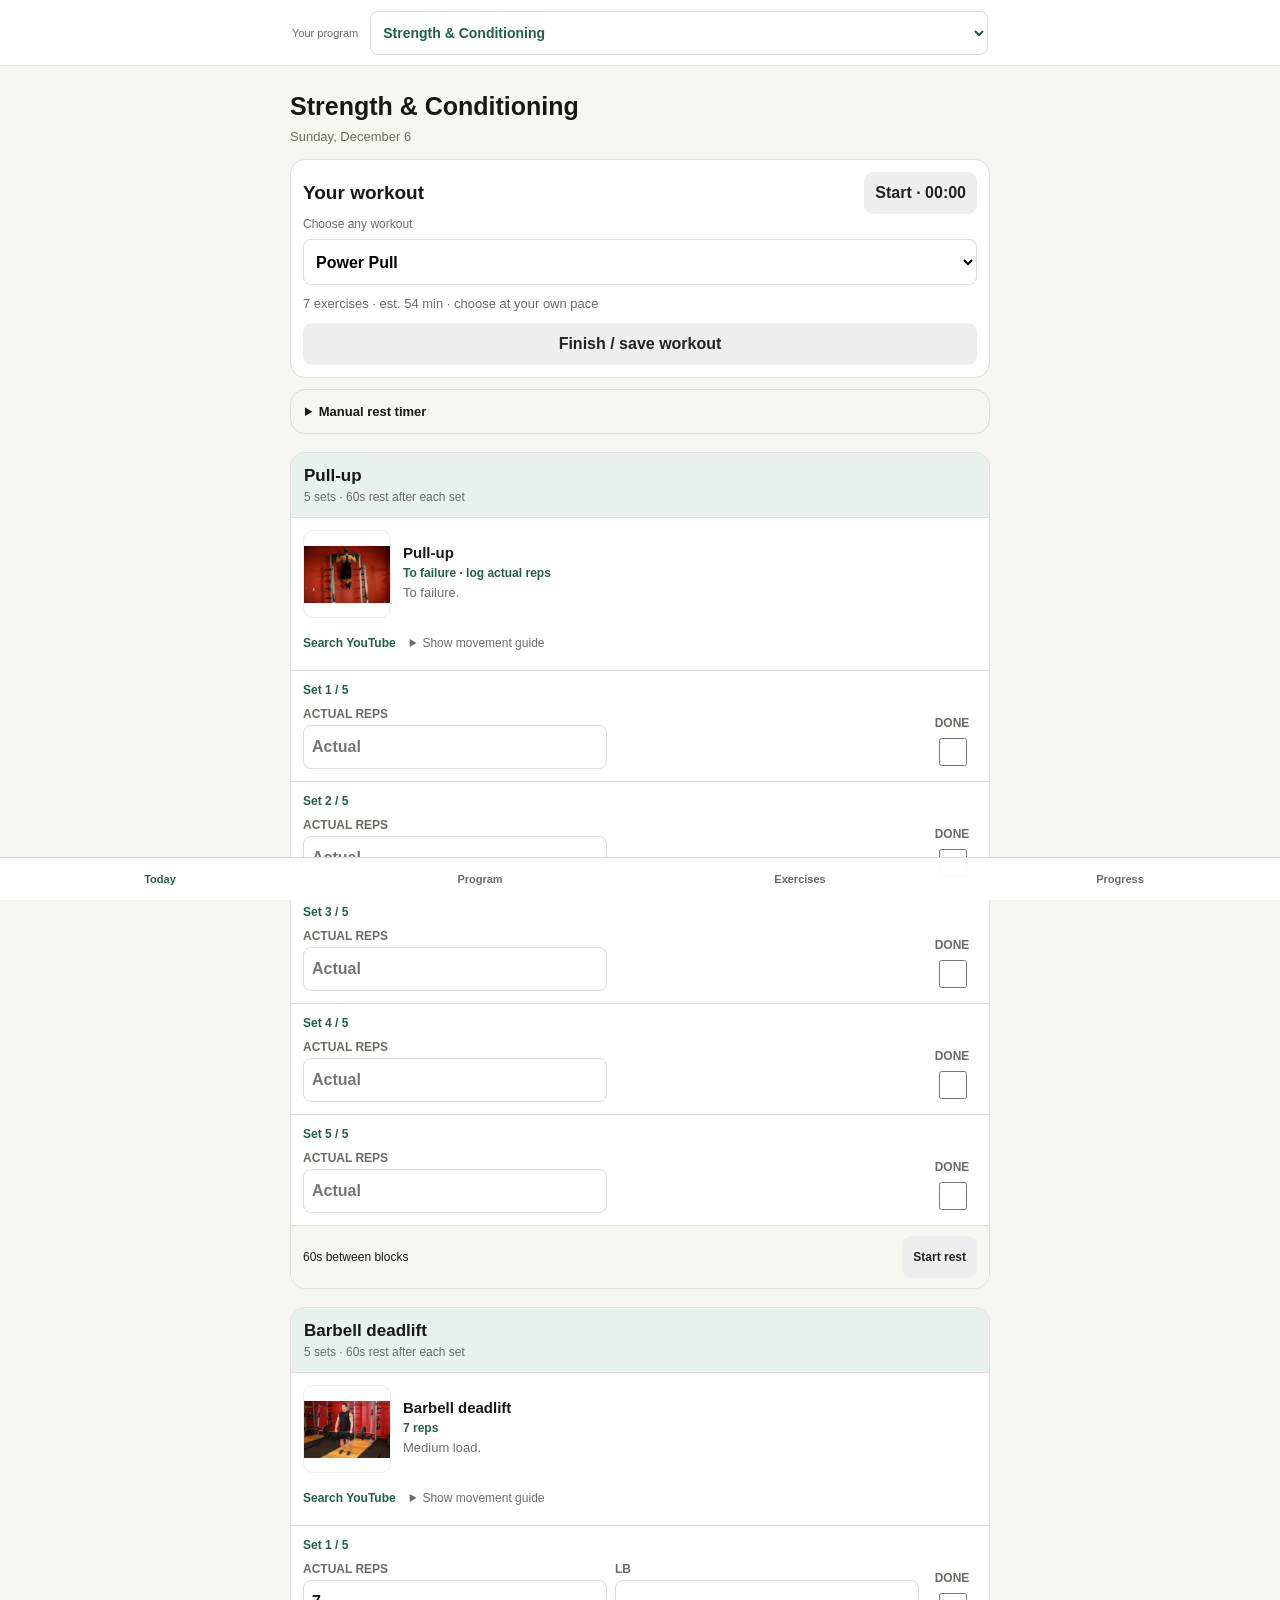
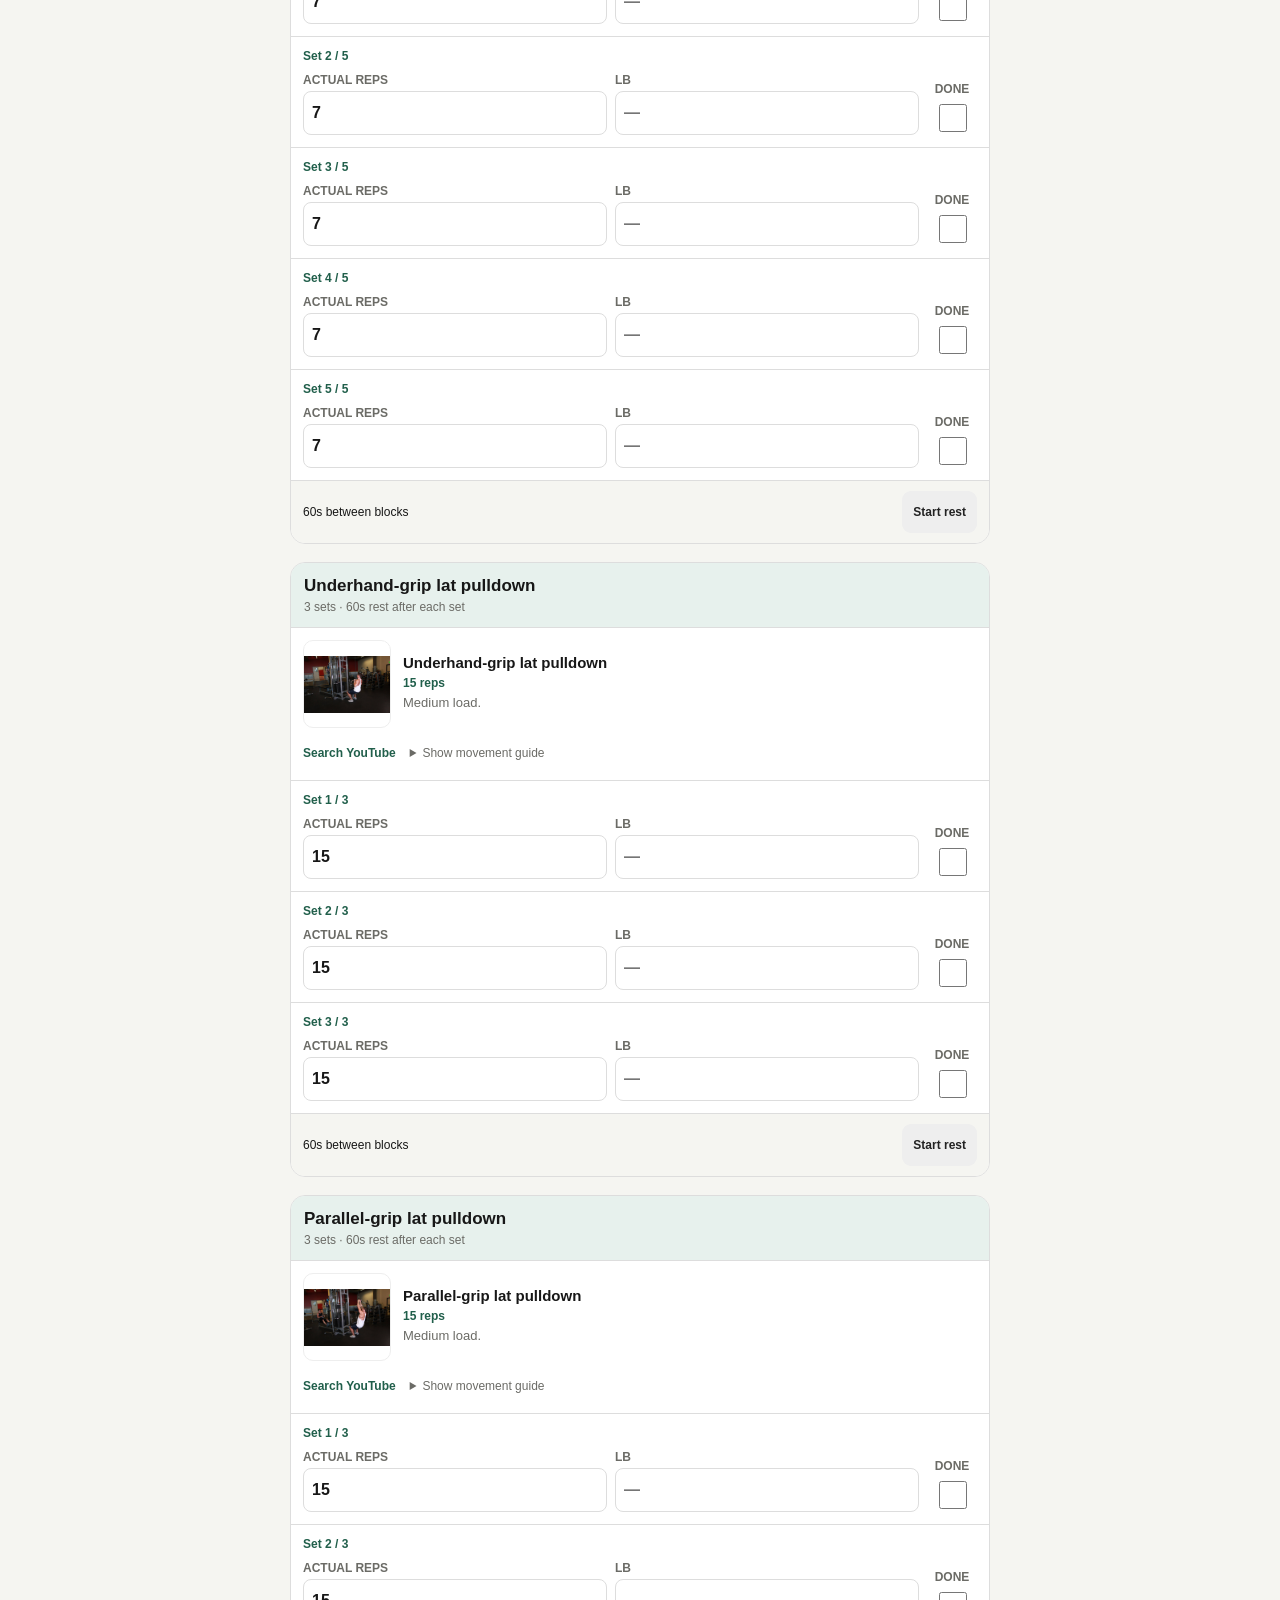
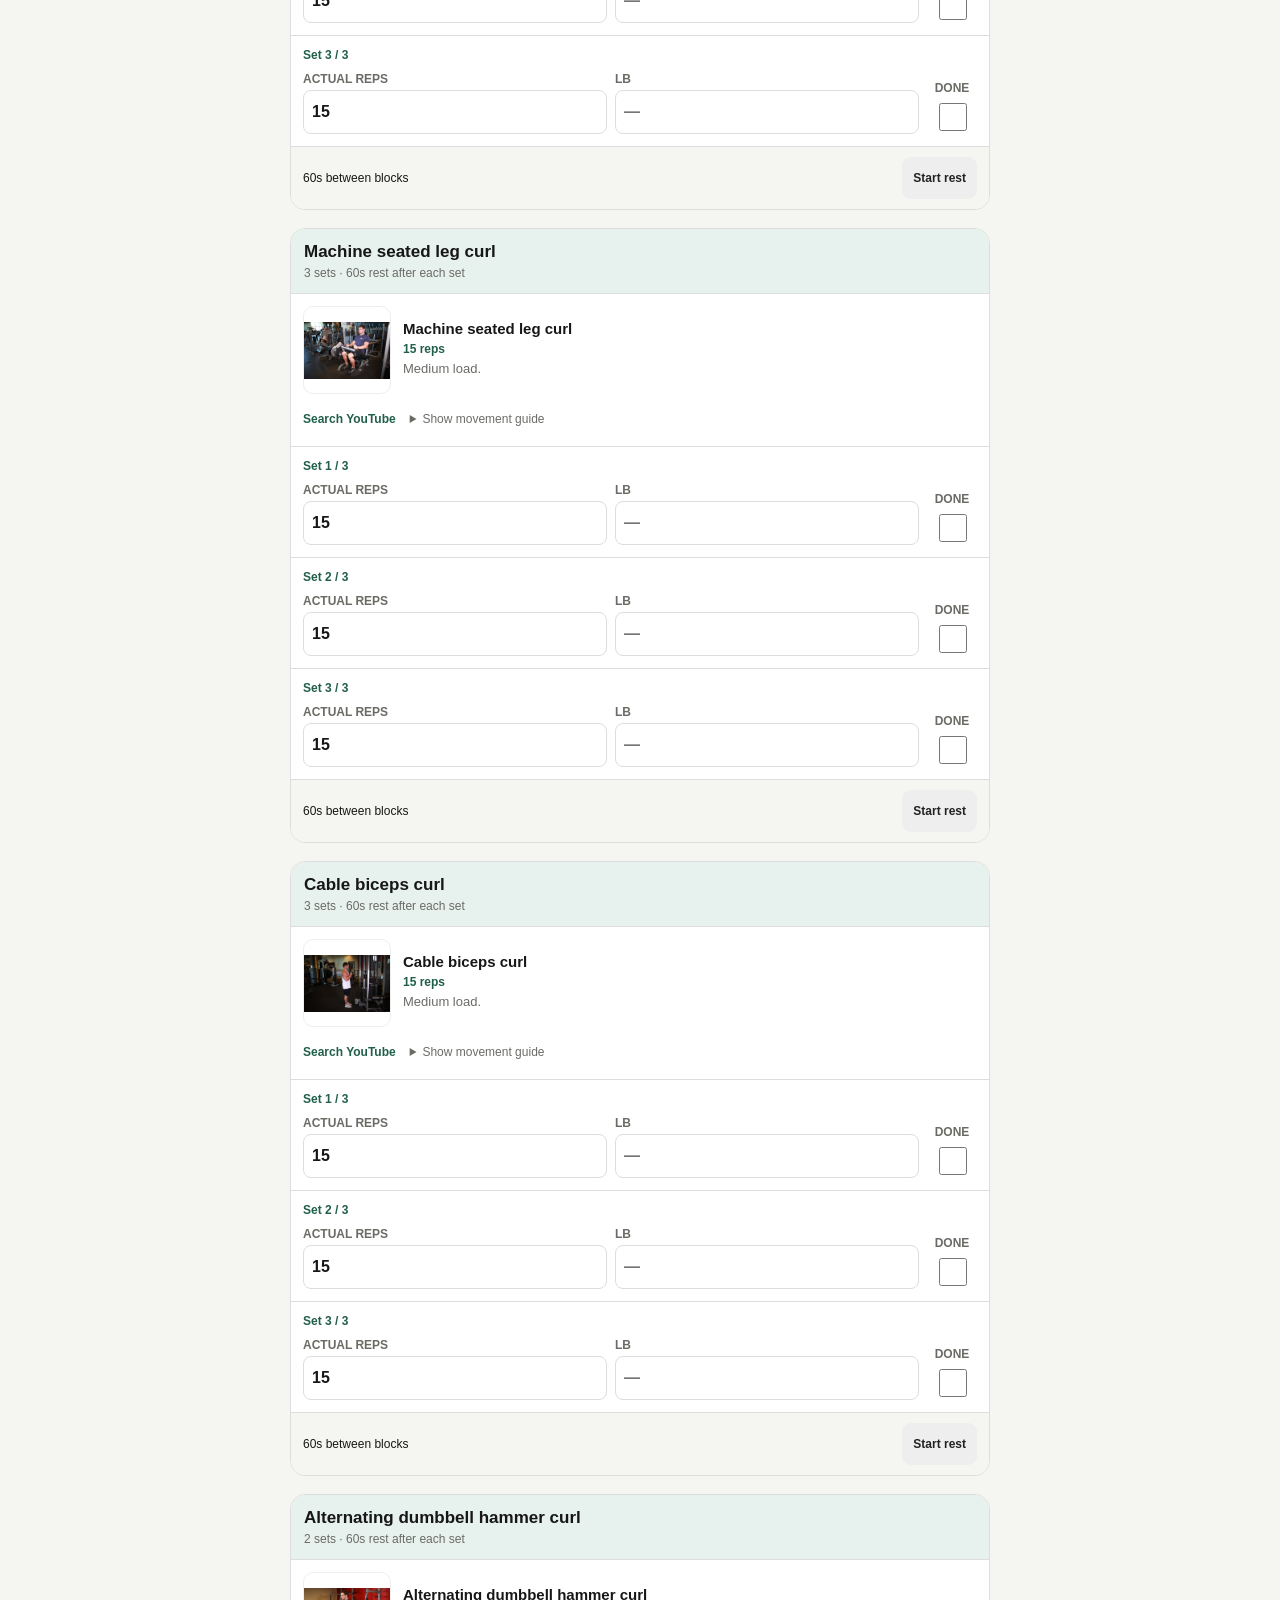
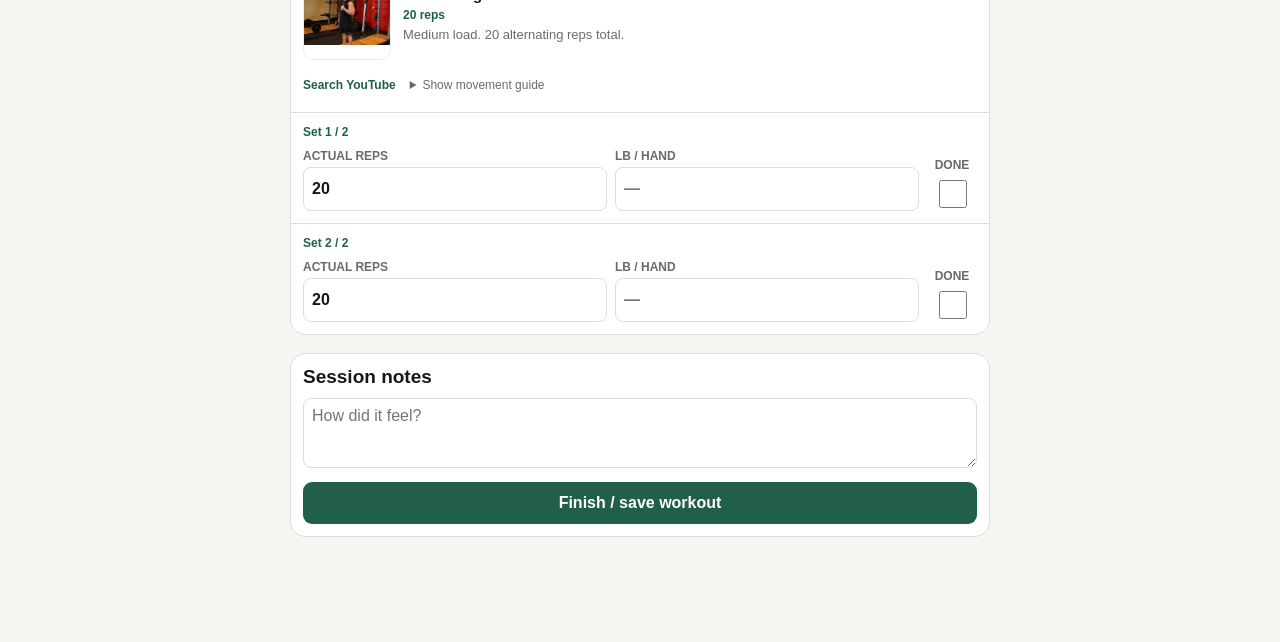
==== commit 0cdf8fec: "Improve workout tracking and data recovery" ====
--- a/index.html
+++ b/index.html
@@ -7,9 +7,9 @@
   <title>Strength &amp; Conditioning</title>
   <link rel="icon" href="data:,">
   <link rel="stylesheet" href="styles.css?v=20261112">
-  <link rel="stylesheet" href="strength.css?v=20261112">
-  <script src="strength-data.js?v=20261112" defer></script>
-  <script src="strength-app.js?v=20261112" defer></script>
+  <link rel="stylesheet" href="strength.css?v=20261112-2">
+  <script src="strength-data.js?v=20261112-2" defer></script>
+  <script src="strength-app.js?v=20261112-2" defer></script>
 </head>
 <body>
   <header class="program-switcher">
@@ -27,21 +27,21 @@
           <label class="micro" for="workoutChoice">Choose any workout</label>
           <select id="workoutChoice"></select>
           <div id="workoutSummary" class="muted"></div>
-          <div id="sessionStatus" role="status"></div>
+          <div id="sessionStatus" role="status"></div><button class="secondary full" data-action="finishWorkout">Finish / save workout</button>
         </div>
         <details class="card manual-rest"><summary>Manual rest timer</summary><p class="muted">Automatic rest follows each exercise or round. Start a different rest here.</p><div class="row" id="manualRestChoices"></div></details>
         <div id="todayPlan"></div>
         <div class="card"><h2>Session notes</h2><label class="sr-only" for="notes">Session notes</label><textarea id="notes" placeholder="How did it feel?"></textarea><button id="saveWorkout" class="full">Finish / save workout</button></div>
       </section>
       <section id="program" aria-labelledby="programTitle"><h1 id="programTitle">Your program</h1><p class="muted">Five workouts. Choose the session that fits your day. Targets stay fixed; log the reps and weights you actually use.</p><div id="programList"></div></section>
-      <section id="library" aria-labelledby="libraryTitle"><h1 id="libraryTitle">Exercises</h1><p class="muted">Movement guides shared across your five workouts. Sets and targets belong to each workout.</p><div id="libraryList"></div><p class="micro">Reference photos: <a href="assets/exercises/SOURCES.md">sources and credits</a>.</p></section>
-      <section id="progress" aria-labelledby="progressTitle"><h1 id="progressTitle">Progress</h1><div class="card summary-metrics"><div>Completed sessions <b id="logged" class="big">0</b></div></div><div id="history"></div></section>
+      <section id="library" aria-labelledby="libraryTitle"><h1 id="libraryTitle">Exercises</h1><label for="librarySearch">Search exercises</label><input type="search" id="librarySearch" placeholder="Exercise name"><label for="libraryFilter">Workout</label><select id="libraryFilter"><option value="">All workouts</option></select><p class="muted">Movement guides shared across your five workouts. Sets and targets belong to each workout.</p><div id="libraryList"></div><p class="micro">Reference photos: <a href="assets/exercises/SOURCES.md">sources and credits</a>.</p></section>
+      <section id="progress" aria-labelledby="progressTitle"><h1 id="progressTitle">Progress</h1><div class="card summary-metrics"><div>Completed sessions <b id="logged" class="big">0</b></div></div><div id="history"></div><div class="card"><h2>Backup your data</h2><p class="muted">Download both programs’ data. Restore a backup in an empty browser.</p><button id="exportData" class="secondary">Download backup</button> <label class="backup-import">Restore backup <input id="importData" type="file" accept="application/json,.json"></label><p id="backupStatus" role="status" class="muted"></p></div></section>
     </div>
     <nav class="tabs" aria-label="Main navigation">
       <button data-tab="today" class="active" aria-current="page">Today</button><button data-tab="program">Program</button><button data-tab="library">Exercises</button><button data-tab="progress">Progress</button>
     </nav>
-    <aside id="restTimer" class="floating-timer" role="status" hidden><div><b id="restLabel">Rest</b><span id="restCount">01:00</span></div><button id="skipRest" class="secondary">Skip</button></aside>
-    <aside id="exerciseTimer" class="floating-timer exercise-clock" role="status" hidden><div><b id="exerciseLabel">Exercise</b><span id="exerciseCount">00:20</span></div><button id="cancelExercise" class="secondary">Cancel</button></aside>
+    <aside id="restTimer" class="floating-timer" role="status" hidden><div><b id="restLabel">Rest</b><span id="restCount" aria-live="off">01:00</span></div><div class="rest-actions"><button class="secondary" data-adjust-rest="15">+15s</button><button class="secondary" data-adjust-rest="30">+30s</button><button id="skipRest" class="secondary">Skip</button></div></aside>
+    <aside id="exerciseTimer" class="floating-timer exercise-clock" role="status" hidden><div><b id="exerciseLabel">Exercise</b><span id="exerciseCount" aria-live="off">00:20</span></div><button id="cancelExercise" class="secondary">Cancel</button></aside>
   </main>
   <div id="legacyMount" hidden></div>
 </body>
--- a/strength.css
+++ b/strength.css
@@ -419,3 +419,23 @@
   height:calc(100vh - 66px);
   height:calc(100dvh - 66px);
 }
+.guide-images img { height: auto; }
+.ytlink { padding: 10px 0; }
+#librarySearch { width: 100%; min-height: 44px; margin: 8px 0; padding: 8px; border: 1px solid var(--border); border-radius: 8px; font: inherit; }
+.round-toggle { margin-top: 8px; font-size: 12px; }
+.backup-import { display:inline-block; cursor:pointer; padding:12px; border-radius:9px; background:#eee; font-weight:700; }
+.backup-import input { display:block; max-width:220px; margin-top:6px; font-size:12px; }
+.history-edit-row { display:flex; flex-wrap:wrap; align-items:end; gap:10px; padding:10px 0; border-bottom:1px solid var(--border); }
+.history-edit-row b { flex-basis:100%; font-size:13px; }
+.history-edit-row label { font-size:12px; }
+.history-edit-row input[type=number] { display:block; width:90px; }
+.floating-timer .rest-actions { flex-direction:row; flex-wrap:wrap; justify-content:flex-end; }
+.floating-timer .rest-actions button { padding:7px; min-height:42px; }
+html { scroll-padding-top: 80px; scroll-padding-bottom: 170px; }
+.log-row label { font-size:12px; }
+.log-row .check-label { min-width:44px; min-height:44px; justify-content:center; }
+.micro { font-size:12px; }
+#program details { margin-top:12px; }
+#libraryFilter { display:block; width:100%; min-height:44px; margin:8px 0; }
+.guide > .ytlink { display:inline-block; margin:0 14px 0 0; padding:8px 0; }
+.guide > details { display:inline; }
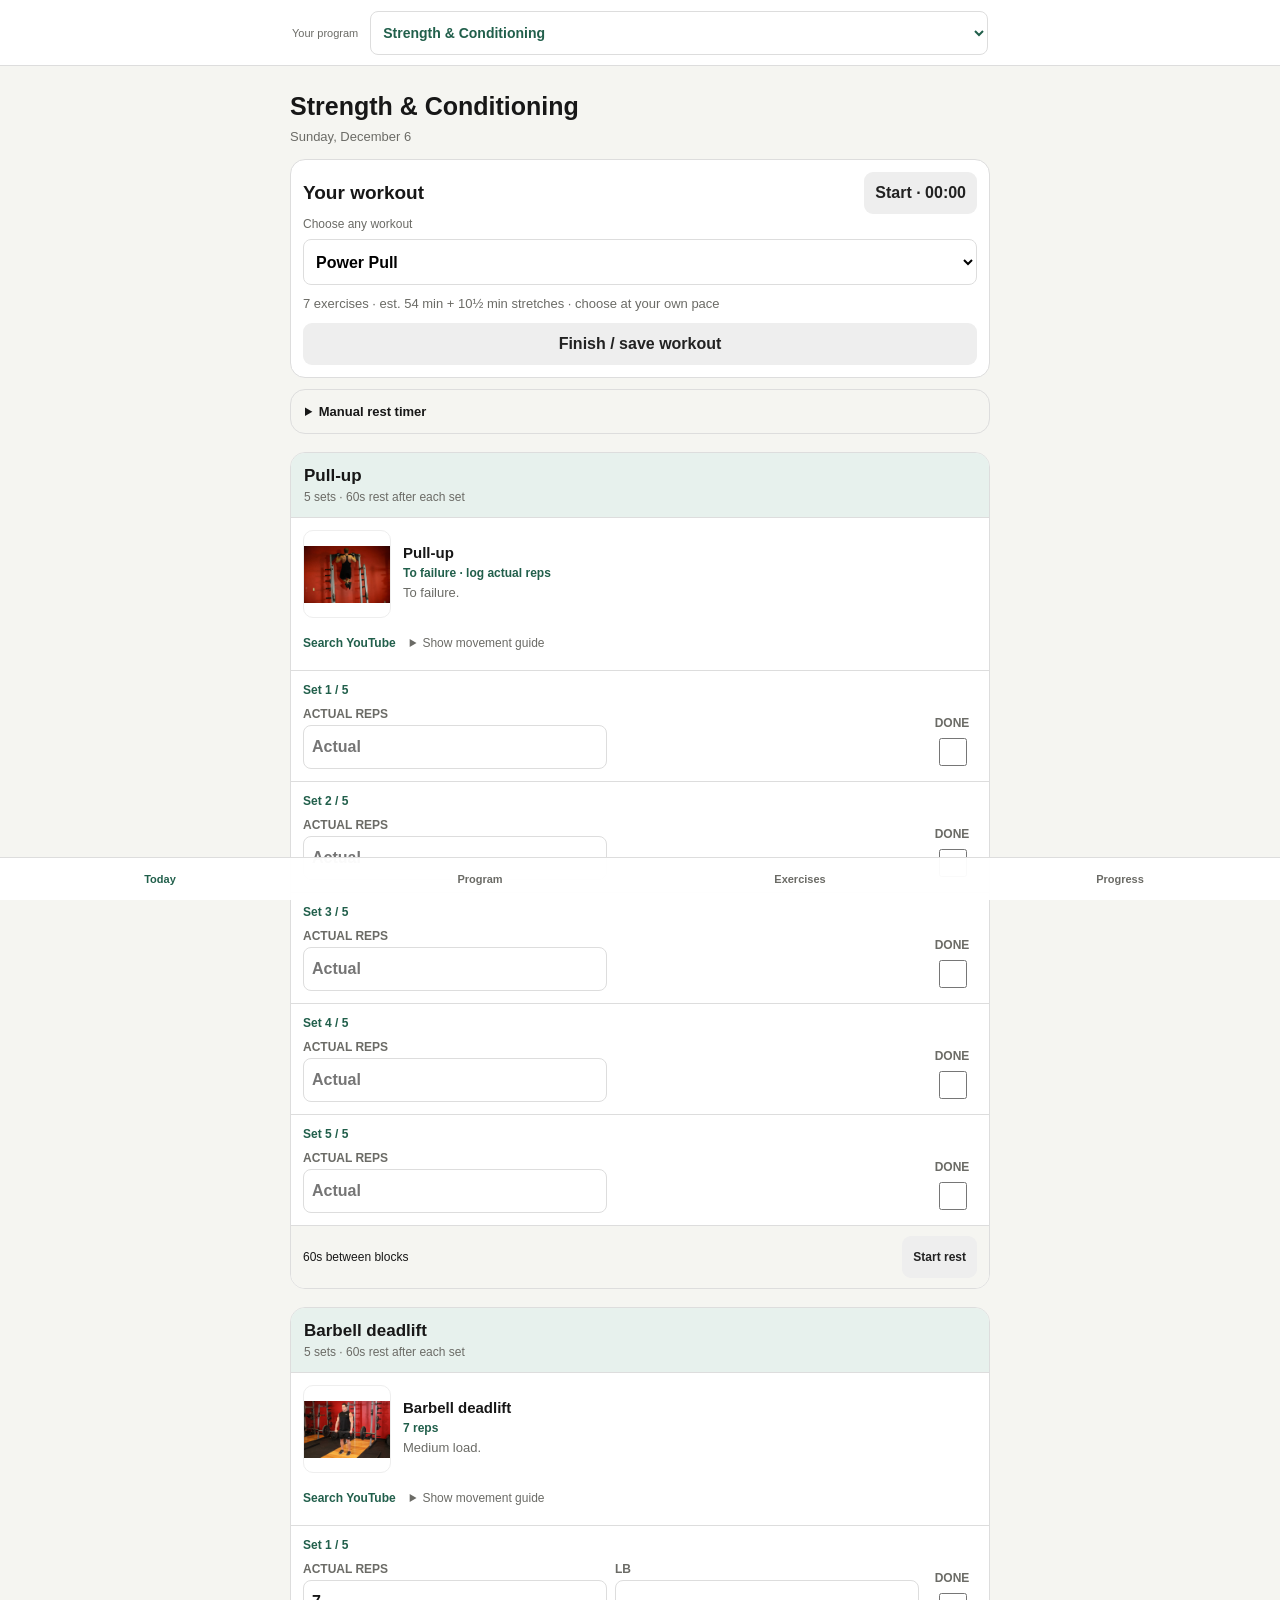
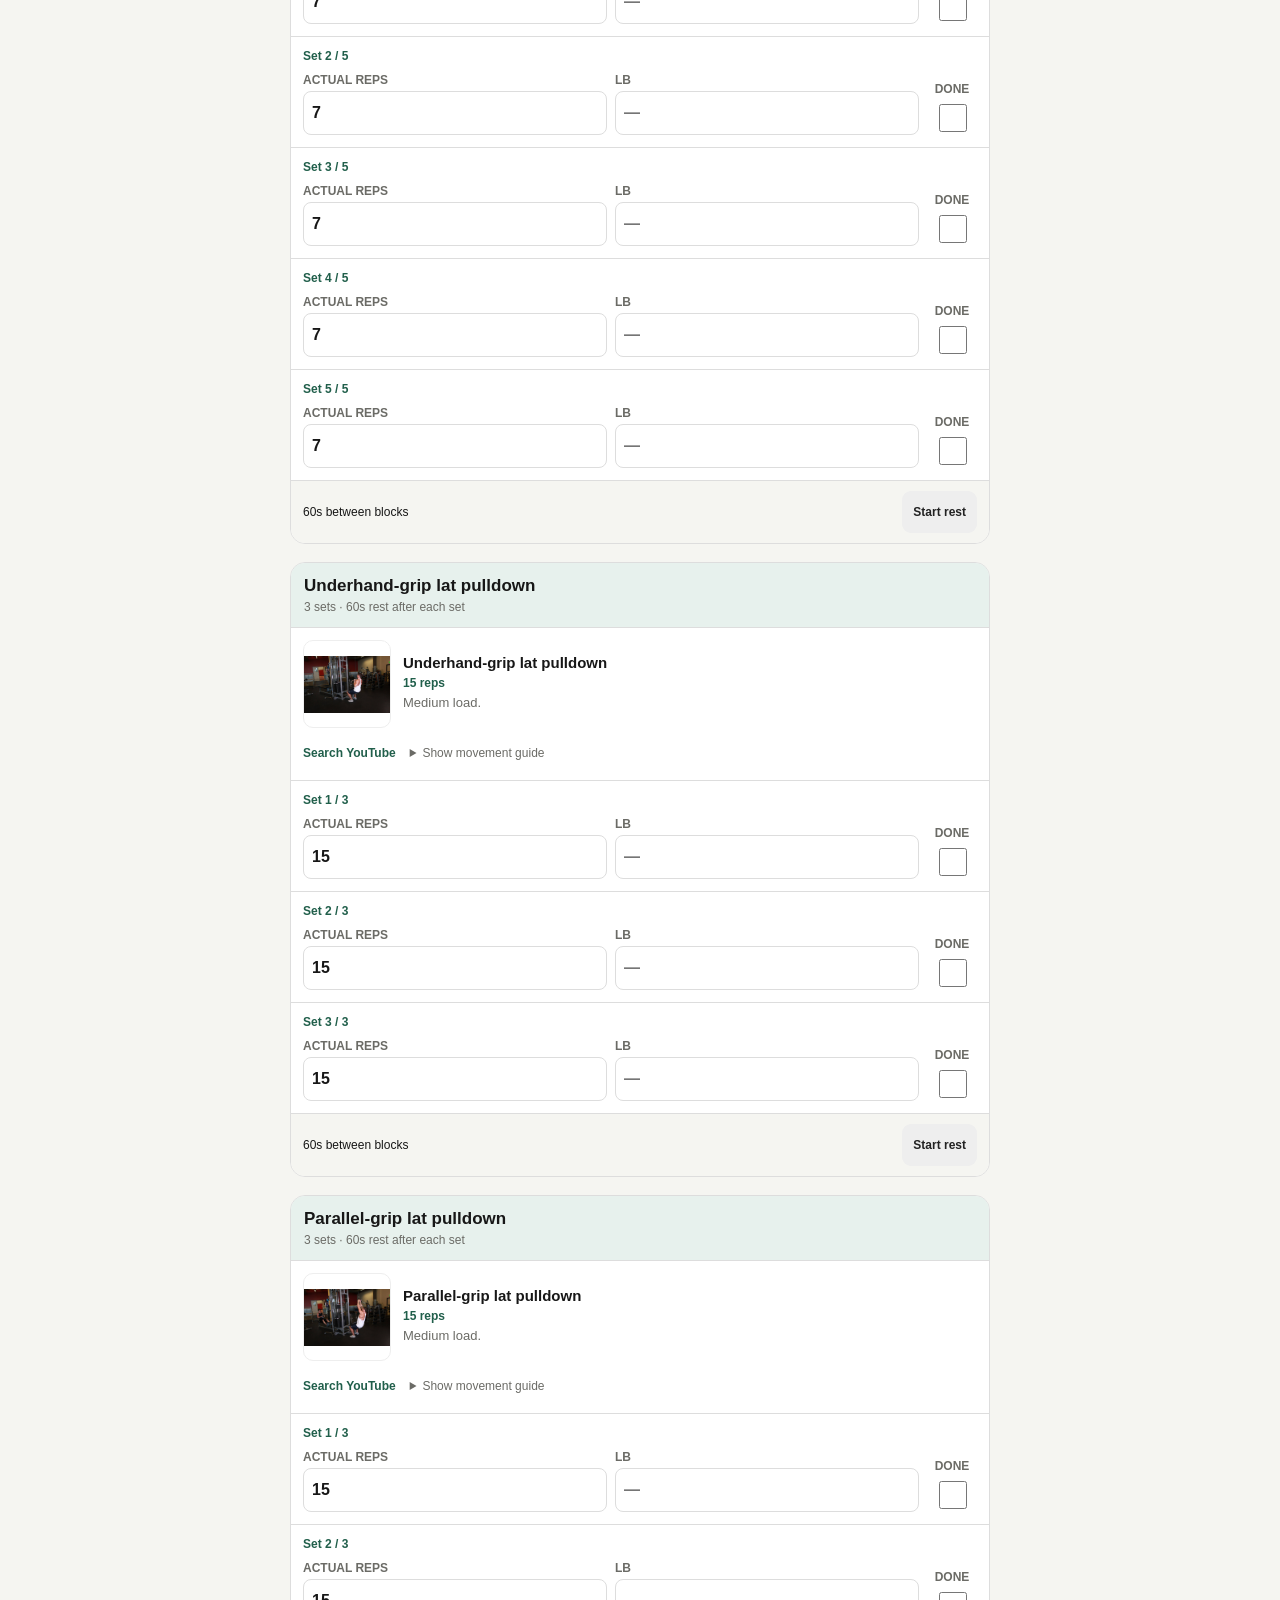
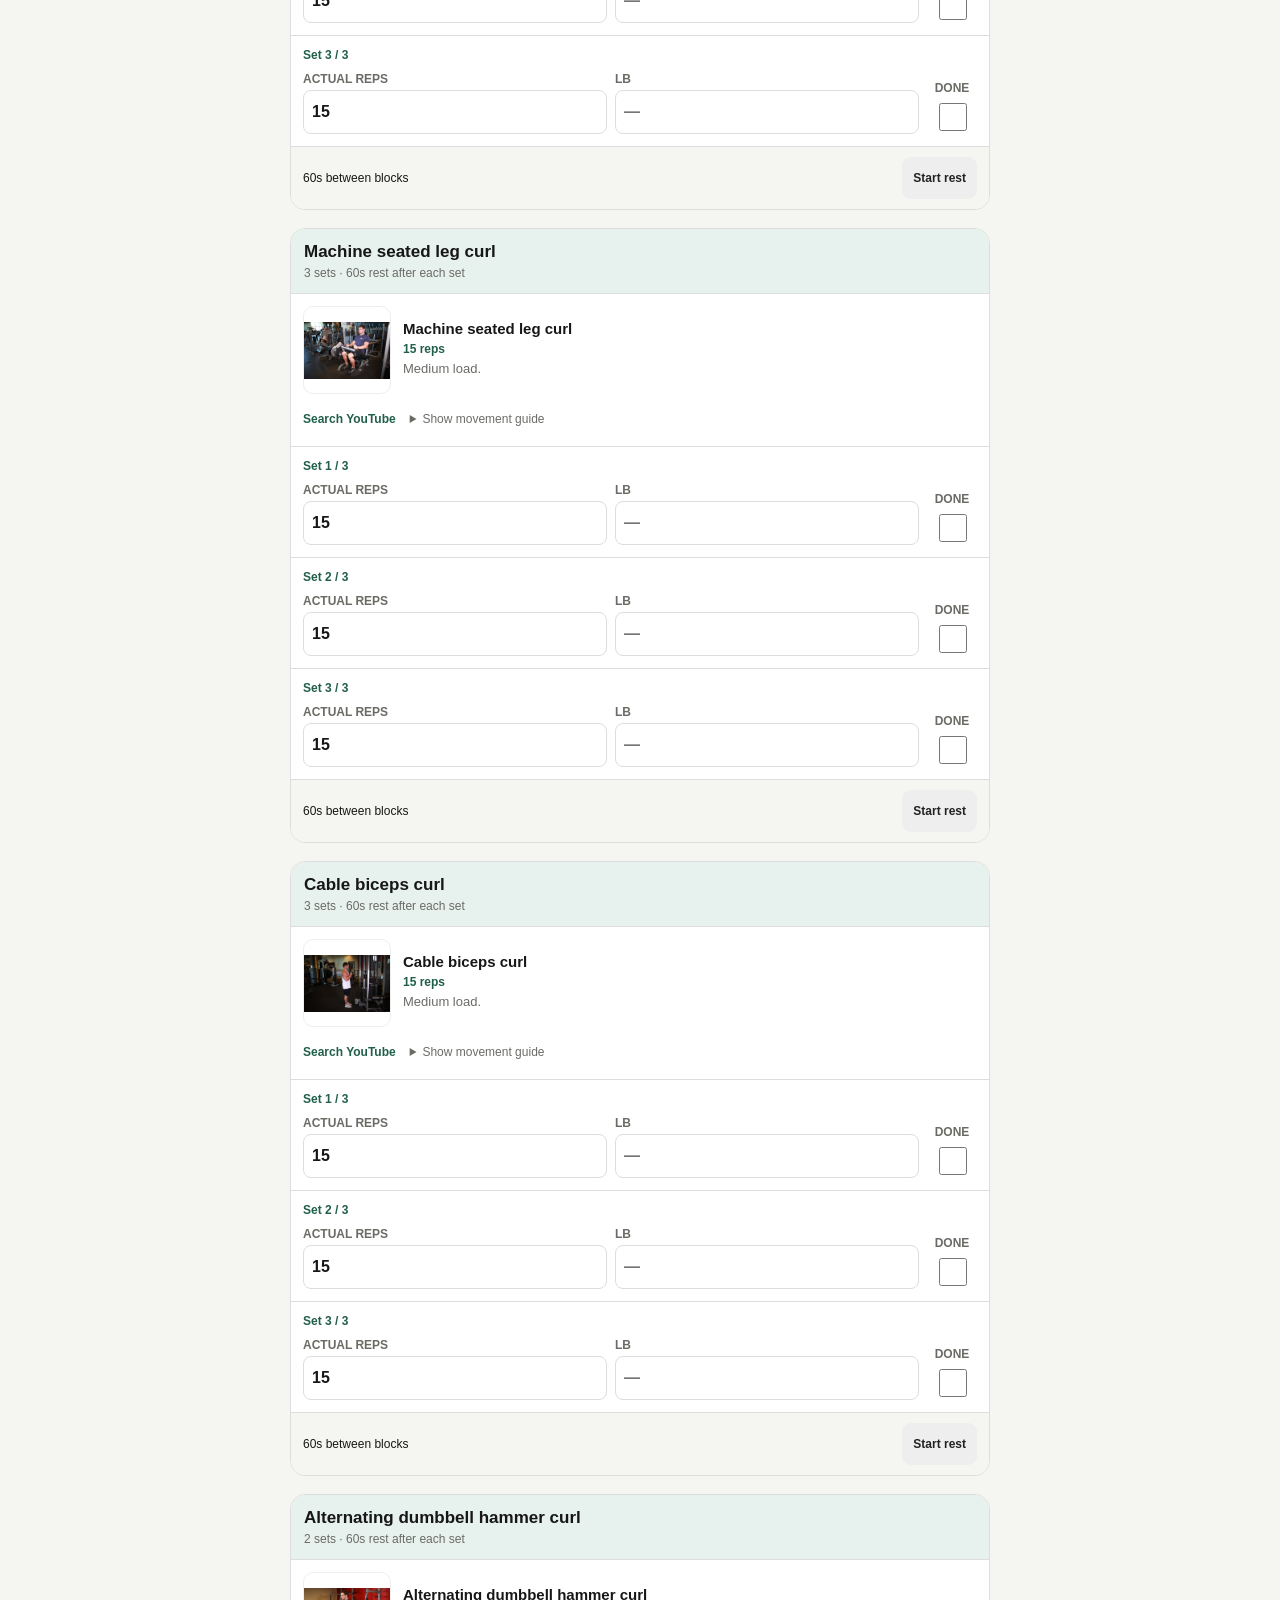
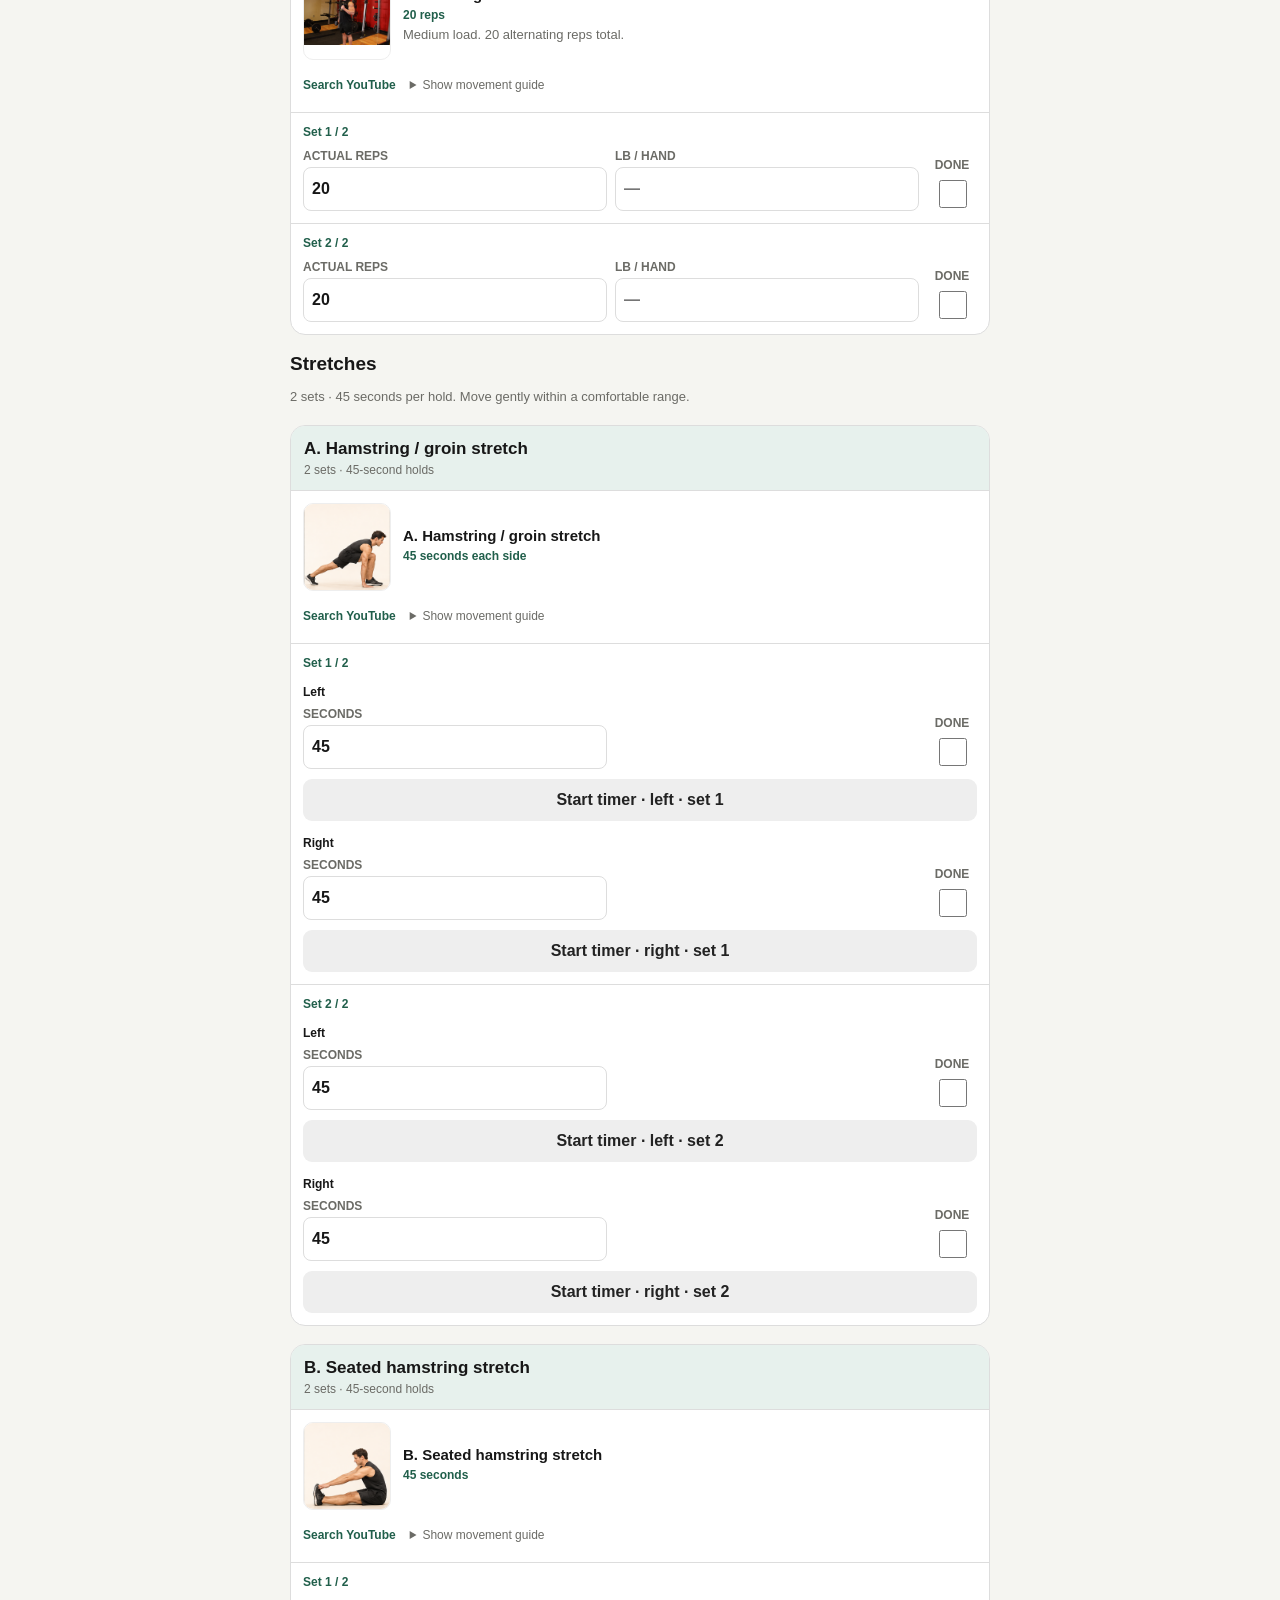
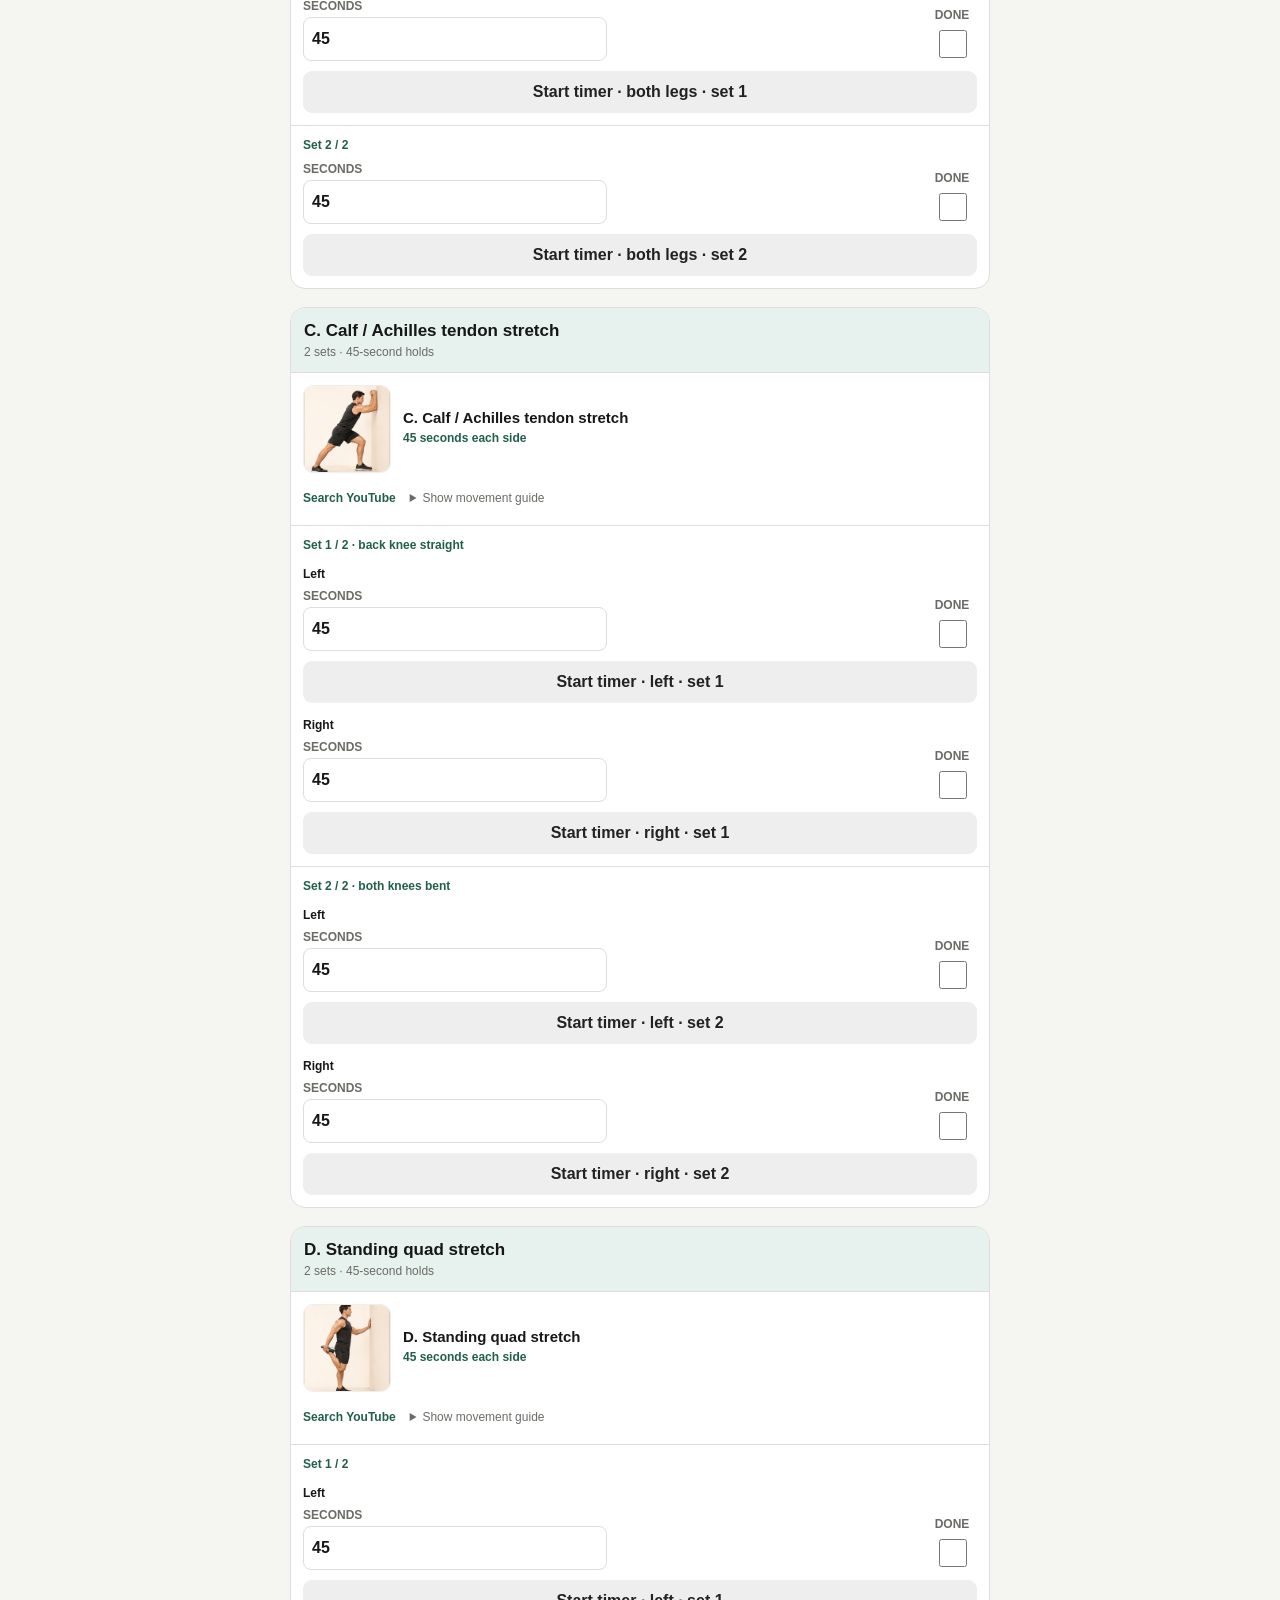
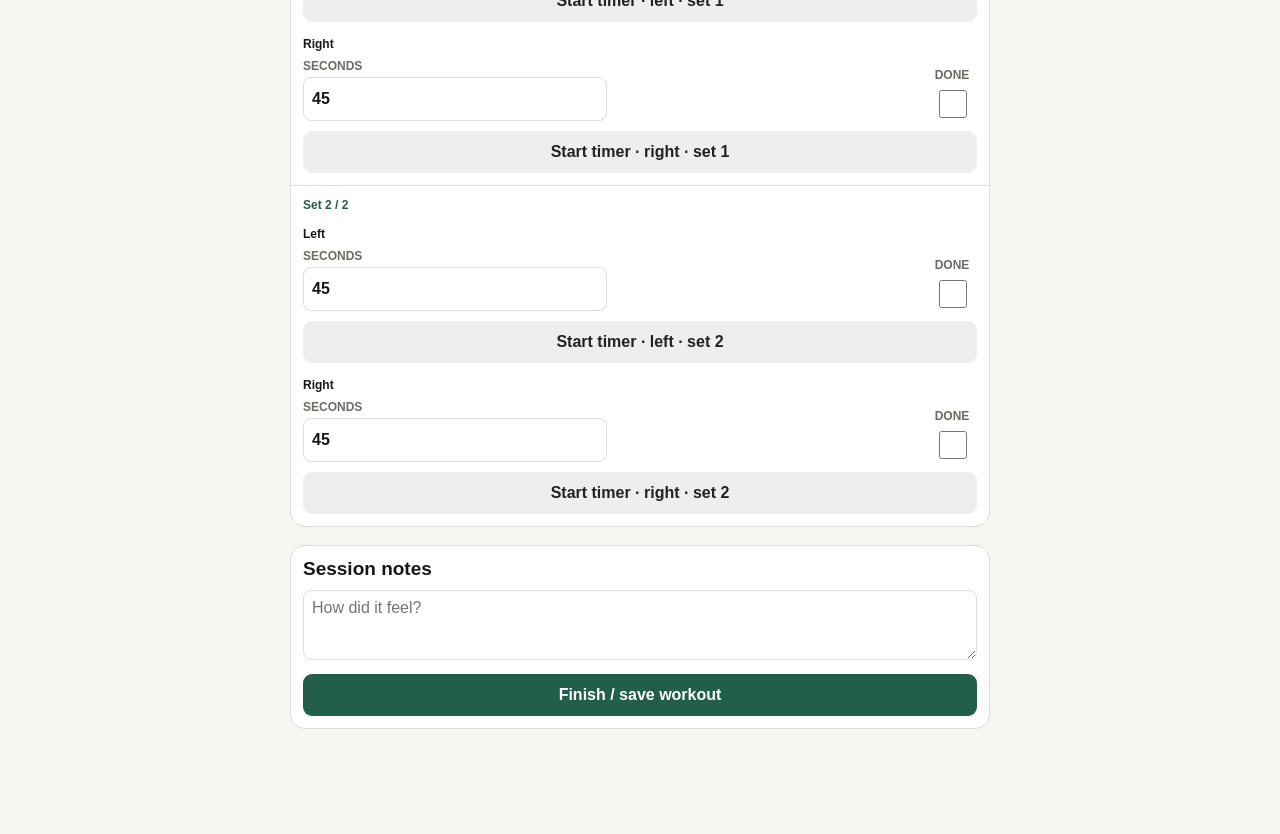
==== commit 38851940: "Add timed stretches and illustrated guides" ====
--- a/index.html
+++ b/index.html
@@ -7,9 +7,9 @@
   <title>Strength &amp; Conditioning</title>
   <link rel="icon" href="data:,">
   <link rel="stylesheet" href="styles.css?v=20261112">
-  <link rel="stylesheet" href="strength.css?v=20261112-2">
-  <script src="strength-data.js?v=20261112-2" defer></script>
-  <script src="strength-app.js?v=20261112-2" defer></script>
+  <link rel="stylesheet" href="strength.css?v=20261120-2">
+  <script src="strength-data.js?v=20261116-1" defer></script>
+  <script src="strength-app.js?v=20261120-2" defer></script>
 </head>
 <body>
   <header class="program-switcher">
@@ -26,7 +26,7 @@
           <div class="head"><h2>Your workout</h2><button id="sessionToggle" class="secondary" aria-label="Start session timer">Start · <span id="sessionTime">00:00</span></button></div>
           <label class="micro" for="workoutChoice">Choose any workout</label>
           <select id="workoutChoice"></select>
-          <div id="workoutSummary" class="muted"></div>
+          <div id="workoutSummary" class="muted"></div><p id="weightHint" class="micro" hidden>Grey weights are from a previous workout. Tick Done to confirm or enter a new weight.</p>
           <div id="sessionStatus" role="status"></div><button class="secondary full" data-action="finishWorkout">Finish / save workout</button>
         </div>
         <details class="card manual-rest"><summary>Manual rest timer</summary><p class="muted">Automatic rest follows each exercise or round. Start a different rest here.</p><div class="row" id="manualRestChoices"></div></details>
--- a/strength.css
+++ b/strength.css
@@ -340,6 +340,28 @@
   background-image:url('assets/exercises/movement-sheet.png');
   background-size:300% 200%;
   background-repeat:no-repeat;
+}
+.stretch-frame {
+  display:block;
+  position:relative;
+  overflow:hidden;
+}
+.stretch-frame img,
+.guide-images .stretch-frame img {
+  display:block;
+  position:absolute;
+  width:500%;
+  max-width:none;
+  height:auto;
+  top:50%;
+  left:calc(var(--pose) * -100%);
+  transform:translateY(-50%);
+  border-radius:0;
+}
+.guide-images.stretch-guides .stretch-frame {
+  width:min(100%,280px);
+  max-width:calc(50% - 4px);
+  flex:0 1 280px;
 }
 .sheet-photo[data-cell="0"] {
   background-position:0 0;
@@ -439,3 +461,19 @@
 #libraryFilter { display:block; width:100%; min-height:44px; margin:8px 0; }
 .guide > .ytlink { display:inline-block; margin:0 14px 0 0; padding:8px 0; }
 .guide > details { display:inline; }
+/* A quiet rail and text keep grouped movements recognizable in compact view. */
+.grouped-round {
+  border-left: 3px solid #a7c2b5;
+  margin-left: 12px;
+  padding-left: 12px;
+}
+.group-indicator, .group-overview {
+  color: var(--accent);
+  font-size: 12px;
+  font-weight: 700;
+}
+.group-indicator { margin: 0 0 10px; }
+.group-overview { margin: 8px 0; }
+
+/* Previous weights are suggestions until edited or confirmed. */
+.log-row input.suggested-weight { color:#767676; }
